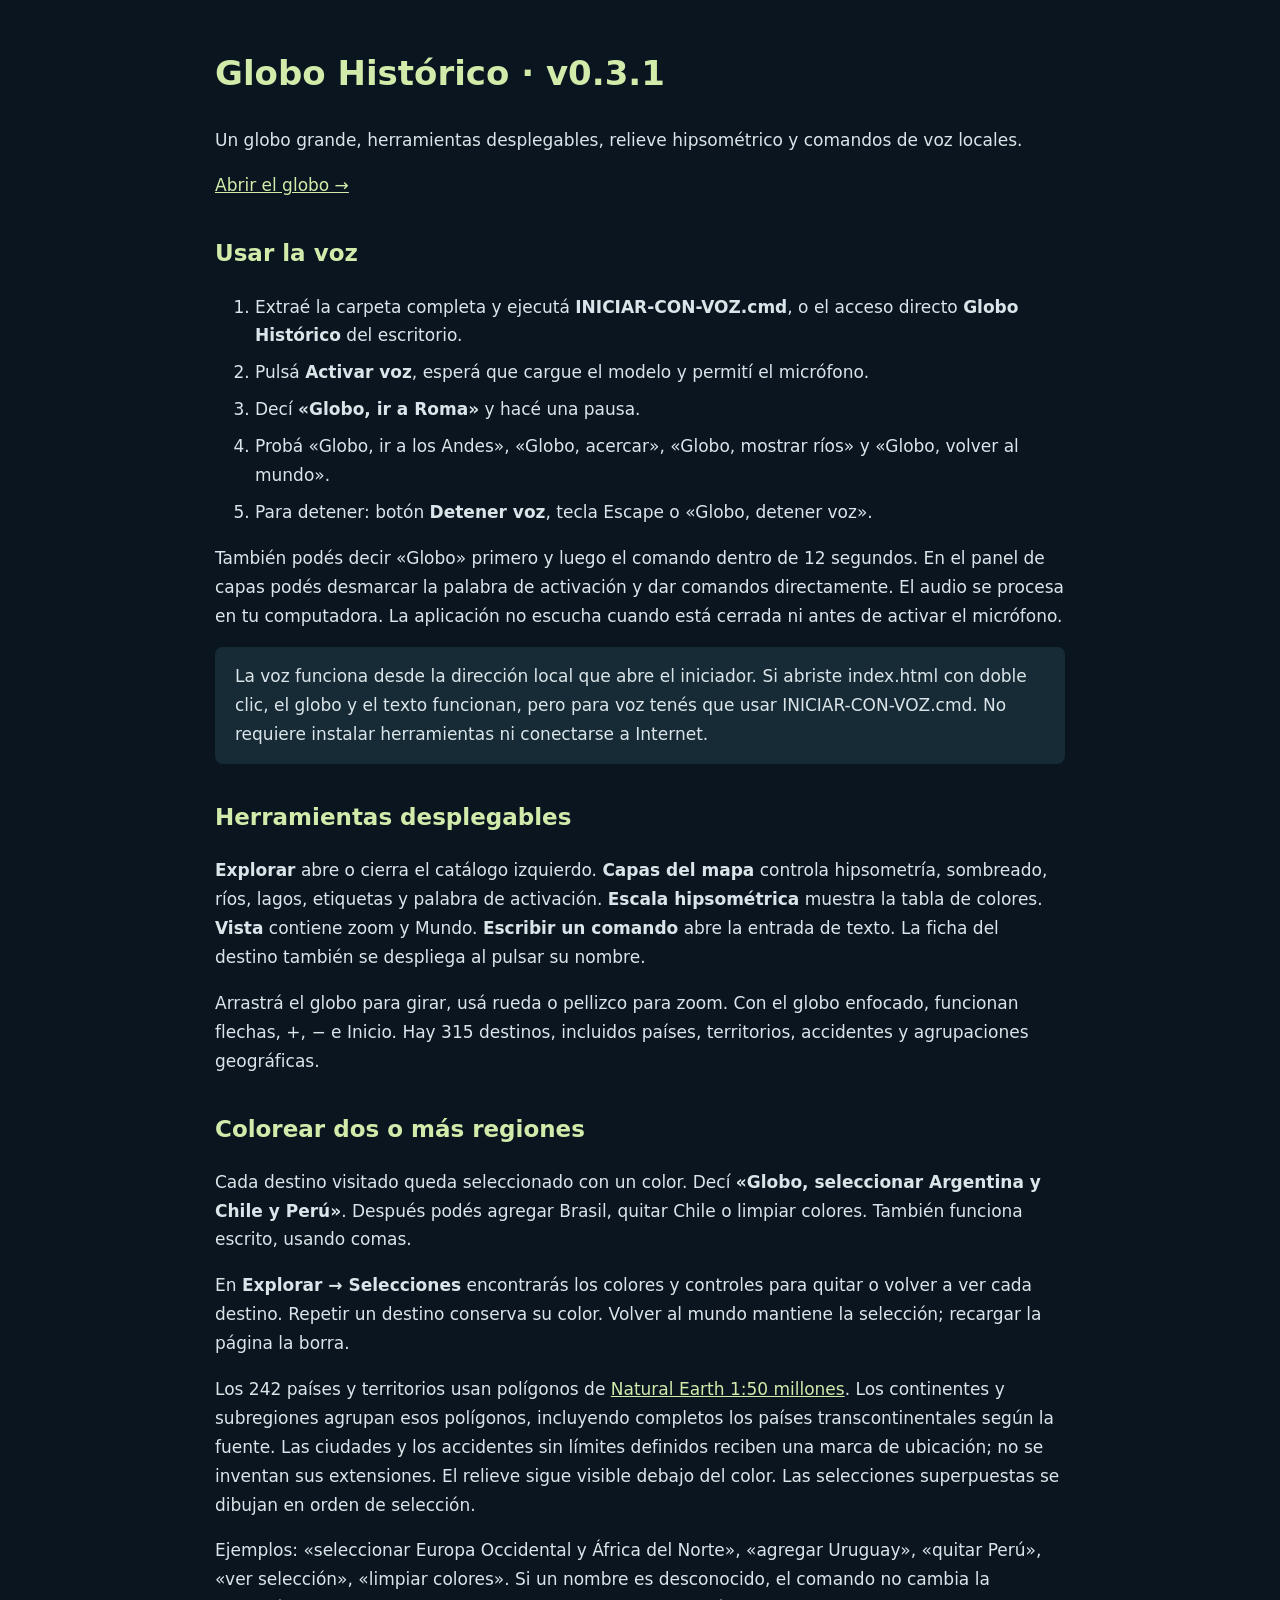
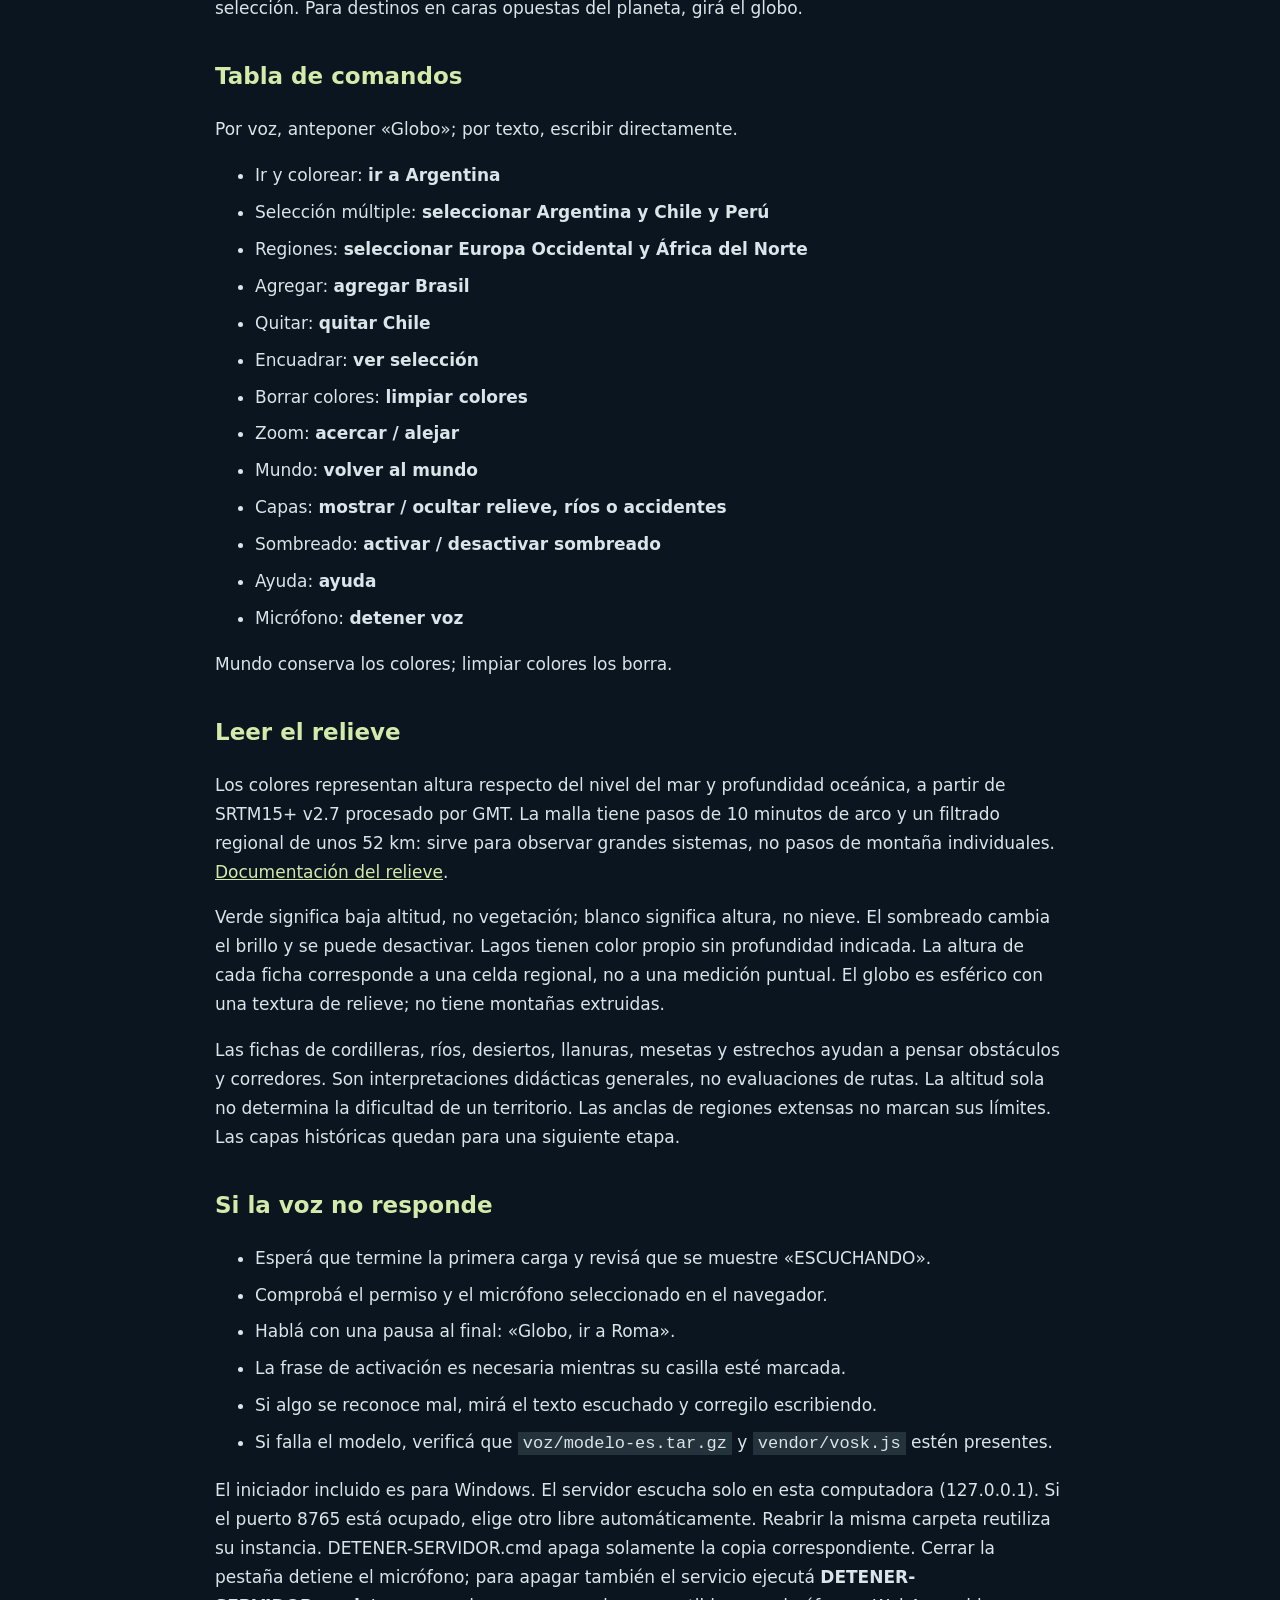
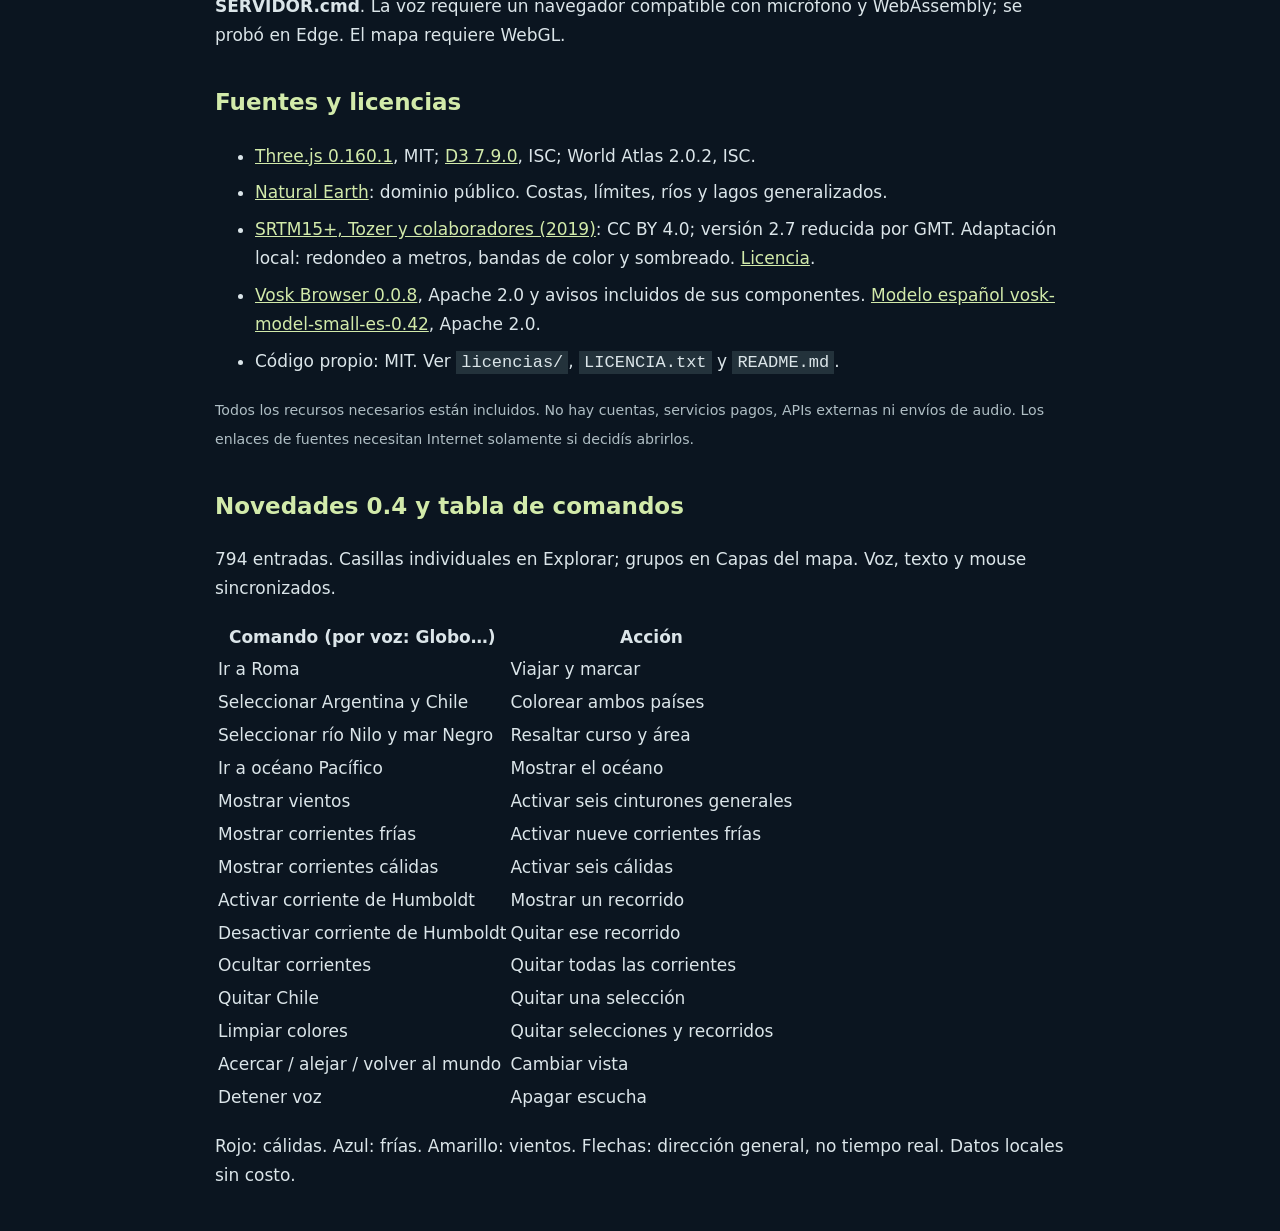
==== LEEME.html @ 463b66b1 "Publicar Globo Histórico 0.5 con voz offline y recursos económicos" ====
<!doctype html><html lang="es"><meta charset="utf-8"><meta name="viewport" content="width=device-width,initial-scale=1"><title>Guía · Globo Histórico v0.3.1</title><style>body{font:17px/1.7 system-ui,sans-serif;max-width:850px;margin:45px auto;padding:0 24px;background:#0b1520;color:#dbe5e9}h1,h2,a{color:#d2eaaa}h2{font-size:23px;margin-top:34px}code{background:#23323b;padding:2px 5px}li{margin:8px 0}.note{padding:15px 20px;background:#172b36;border-radius:8px}small{color:#afbec4}</style>
<h1>Globo Histórico · v0.3.1</h1><p>Un globo grande, herramientas desplegables, relieve hipsométrico y comandos de voz locales.</p><p><a href="index.html">Abrir el globo →</a></p>
<h2>Usar la voz</h2><ol><li>Extraé la carpeta completa y ejecutá <strong>INICIAR-CON-VOZ.cmd</strong>, o el acceso directo <strong>Globo Histórico</strong> del escritorio.</li><li>Pulsá <strong>Activar voz</strong>, esperá que cargue el modelo y permití el micrófono.</li><li>Decí <strong>«Globo, ir a Roma»</strong> y hacé una pausa.</li><li>Probá «Globo, ir a los Andes», «Globo, acercar», «Globo, mostrar ríos» y «Globo, volver al mundo».</li><li>Para detener: botón <strong>Detener voz</strong>, tecla Escape o «Globo, detener voz».</li></ol>
<p>También podés decir «Globo» primero y luego el comando dentro de 12 segundos. En el panel de capas podés desmarcar la palabra de activación y dar comandos directamente. El audio se procesa en tu computadora. La aplicación no escucha cuando está cerrada ni antes de activar el micrófono.</p>
<p class="note">La voz funciona desde la dirección local que abre el iniciador. Si abriste index.html con doble clic, el globo y el texto funcionan, pero para voz tenés que usar INICIAR-CON-VOZ.cmd. No requiere instalar herramientas ni conectarse a Internet.</p>
<h2>Herramientas desplegables</h2><p><strong>Explorar</strong> abre o cierra el catálogo izquierdo. <strong>Capas del mapa</strong> controla hipsometría, sombreado, ríos, lagos, etiquetas y palabra de activación. <strong>Escala hipsométrica</strong> muestra la tabla de colores. <strong>Vista</strong> contiene zoom y Mundo. <strong>Escribir un comando</strong> abre la entrada de texto. La ficha del destino también se despliega al pulsar su nombre.</p>
<p>Arrastrá el globo para girar, usá rueda o pellizco para zoom. Con el globo enfocado, funcionan flechas, +, − e Inicio. Hay 315 destinos, incluidos países, territorios, accidentes y agrupaciones geográficas.</p>
<h2>Colorear dos o más regiones</h2><p>Cada destino visitado queda seleccionado con un color. Decí <strong>«Globo, seleccionar Argentina y Chile y Perú»</strong>. Después podés agregar Brasil, quitar Chile o limpiar colores. También funciona escrito, usando comas.</p><p>En <strong>Explorar → Selecciones</strong> encontrarás los colores y controles para quitar o volver a ver cada destino. Repetir un destino conserva su color. Volver al mundo mantiene la selección; recargar la página la borra.</p><p>Los 242 países y territorios usan polígonos de <a href="https://www.naturalearthdata.com/downloads/50m-cultural-vectors/50m-admin-0-countries-2/">Natural Earth 1:50 millones</a>. Los continentes y subregiones agrupan esos polígonos, incluyendo completos los países transcontinentales según la fuente. Las ciudades y los accidentes sin límites definidos reciben una marca de ubicación; no se inventan sus extensiones. El relieve sigue visible debajo del color. Las selecciones superpuestas se dibujan en orden de selección.</p><p>Ejemplos: «seleccionar Europa Occidental y África del Norte», «agregar Uruguay», «quitar Perú», «ver selección», «limpiar colores». Si un nombre es desconocido, el comando no cambia la selección. Para destinos en caras opuestas del planeta, girá el globo.</p><h2>Tabla de comandos</h2><p>Por voz, anteponer «Globo»; por texto, escribir directamente.</p><ul><li>Ir y colorear: <b>ir a Argentina</b></li><li>Selección múltiple: <b>seleccionar Argentina y Chile y Perú</b></li><li>Regiones: <b>seleccionar Europa Occidental y África del Norte</b></li><li>Agregar: <b>agregar Brasil</b></li><li>Quitar: <b>quitar Chile</b></li><li>Encuadrar: <b>ver selección</b></li><li>Borrar colores: <b>limpiar colores</b></li><li>Zoom: <b>acercar / alejar</b></li><li>Mundo: <b>volver al mundo</b></li><li>Capas: <b>mostrar / ocultar relieve, ríos o accidentes</b></li><li>Sombreado: <b>activar / desactivar sombreado</b></li><li>Ayuda: <b>ayuda</b></li><li>Micrófono: <b>detener voz</b></li></ul><p>Mundo conserva los colores; limpiar colores los borra.</p><h2>Leer el relieve</h2><p>Los colores representan altura respecto del nivel del mar y profundidad oceánica, a partir de SRTM15+ v2.7 procesado por GMT. La malla tiene pasos de 10 minutos de arco y un filtrado regional de unos 52 km: sirve para observar grandes sistemas, no pasos de montaña individuales. <a href="https://www.generic-mapping-tools.org/remote-datasets/earth-relief.html">Documentación del relieve</a>.</p>
<p>Verde significa baja altitud, no vegetación; blanco significa altura, no nieve. El sombreado cambia el brillo y se puede desactivar. Lagos tienen color propio sin profundidad indicada. La altura de cada ficha corresponde a una celda regional, no a una medición puntual. El globo es esférico con una textura de relieve; no tiene montañas extruidas.</p>
<p>Las fichas de cordilleras, ríos, desiertos, llanuras, mesetas y estrechos ayudan a pensar obstáculos y corredores. Son interpretaciones didácticas generales, no evaluaciones de rutas. La altitud sola no determina la dificultad de un territorio. Las anclas de regiones extensas no marcan sus límites. Las capas históricas quedan para una siguiente etapa.</p>
<h2>Si la voz no responde</h2><ul><li>Esperá que termine la primera carga y revisá que se muestre «ESCUCHANDO».</li><li>Comprobá el permiso y el micrófono seleccionado en el navegador.</li><li>Hablá con una pausa al final: «Globo, ir a Roma».</li><li>La frase de activación es necesaria mientras su casilla esté marcada.</li><li>Si algo se reconoce mal, mirá el texto escuchado y corregilo escribiendo.</li><li>Si falla el modelo, verificá que <code>voz/modelo-es.tar.gz</code> y <code>vendor/vosk.js</code> estén presentes.</li></ul>
<p>El iniciador incluido es para Windows. El servidor escucha solo en esta computadora (127.0.0.1). Si el puerto 8765 está ocupado, elige otro libre automáticamente. Reabrir la misma carpeta reutiliza su instancia. DETENER-SERVIDOR.cmd apaga solamente la copia correspondiente. Cerrar la pestaña detiene el micrófono; para apagar también el servicio ejecutá <strong>DETENER-SERVIDOR.cmd</strong>. La voz requiere un navegador compatible con micrófono y WebAssembly; se probó en Edge. El mapa requiere WebGL.</p>
<h2>Fuentes y licencias</h2><ul><li><a href="https://github.com/mrdoob/three.js/tree/r160">Three.js 0.160.1</a>, MIT; <a href="https://github.com/d3/d3/tree/v7.9.0">D3 7.9.0</a>, ISC; World Atlas 2.0.2, ISC.</li><li><a href="https://www.naturalearthdata.com/about/terms-of-use/">Natural Earth</a>: dominio público. Costas, límites, ríos y lagos generalizados.</li><li><a href="https://figshare.com/articles/online_resource/Tozer_et_al_2019_SRTM15_GMT_Grids/7979780">SRTM15+, Tozer y colaboradores (2019)</a>: CC BY 4.0; versión 2.7 reducida por GMT. Adaptación local: redondeo a metros, bandas de color y sombreado. <a href="https://creativecommons.org/licenses/by/4.0/">Licencia</a>.</li><li><a href="https://github.com/ccoreilly/vosk-browser">Vosk Browser 0.0.8</a>, Apache 2.0 y avisos incluidos de sus componentes. <a href="https://alphacephei.com/vosk/models">Modelo español vosk-model-small-es-0.42</a>, Apache 2.0.</li><li>Código propio: MIT. Ver <code>licencias/</code>, <code>LICENCIA.txt</code> y <code>README.md</code>.</li></ul><small>Todos los recursos necesarios están incluidos. No hay cuentas, servicios pagos, APIs externas ni envíos de audio. Los enlaces de fuentes necesitan Internet solamente si decidís abrirlos.</small></html>


<section><h2>Novedades 0.4 y tabla de comandos</h2><p>794 entradas. Casillas individuales en Explorar; grupos en Capas del mapa. Voz, texto y mouse sincronizados.</p><table><tr><th>Comando (por voz: Globo…)</th><th>Acción</th></tr><tr><td>Ir a Roma</td><td>Viajar y marcar</td></tr><tr><td>Seleccionar Argentina y Chile</td><td>Colorear ambos países</td></tr><tr><td>Seleccionar río Nilo y mar Negro</td><td>Resaltar curso y área</td></tr><tr><td>Ir a océano Pacífico</td><td>Mostrar el océano</td></tr><tr><td>Mostrar vientos</td><td>Activar seis cinturones generales</td></tr><tr><td>Mostrar corrientes frías</td><td>Activar nueve corrientes frías</td></tr><tr><td>Mostrar corrientes cálidas</td><td>Activar seis cálidas</td></tr><tr><td>Activar corriente de Humboldt</td><td>Mostrar un recorrido</td></tr><tr><td>Desactivar corriente de Humboldt</td><td>Quitar ese recorrido</td></tr><tr><td>Ocultar corrientes</td><td>Quitar todas las corrientes</td></tr><tr><td>Quitar Chile</td><td>Quitar una selección</td></tr><tr><td>Limpiar colores</td><td>Quitar selecciones y recorridos</td></tr><tr><td>Acercar / alejar / volver al mundo</td><td>Cambiar vista</td></tr><tr><td>Detener voz</td><td>Apagar escucha</td></tr></table><p>Rojo: cálidas. Azul: frías. Amarillo: vientos. Flechas: dirección general, no tiempo real. Datos locales sin costo.</p></section>
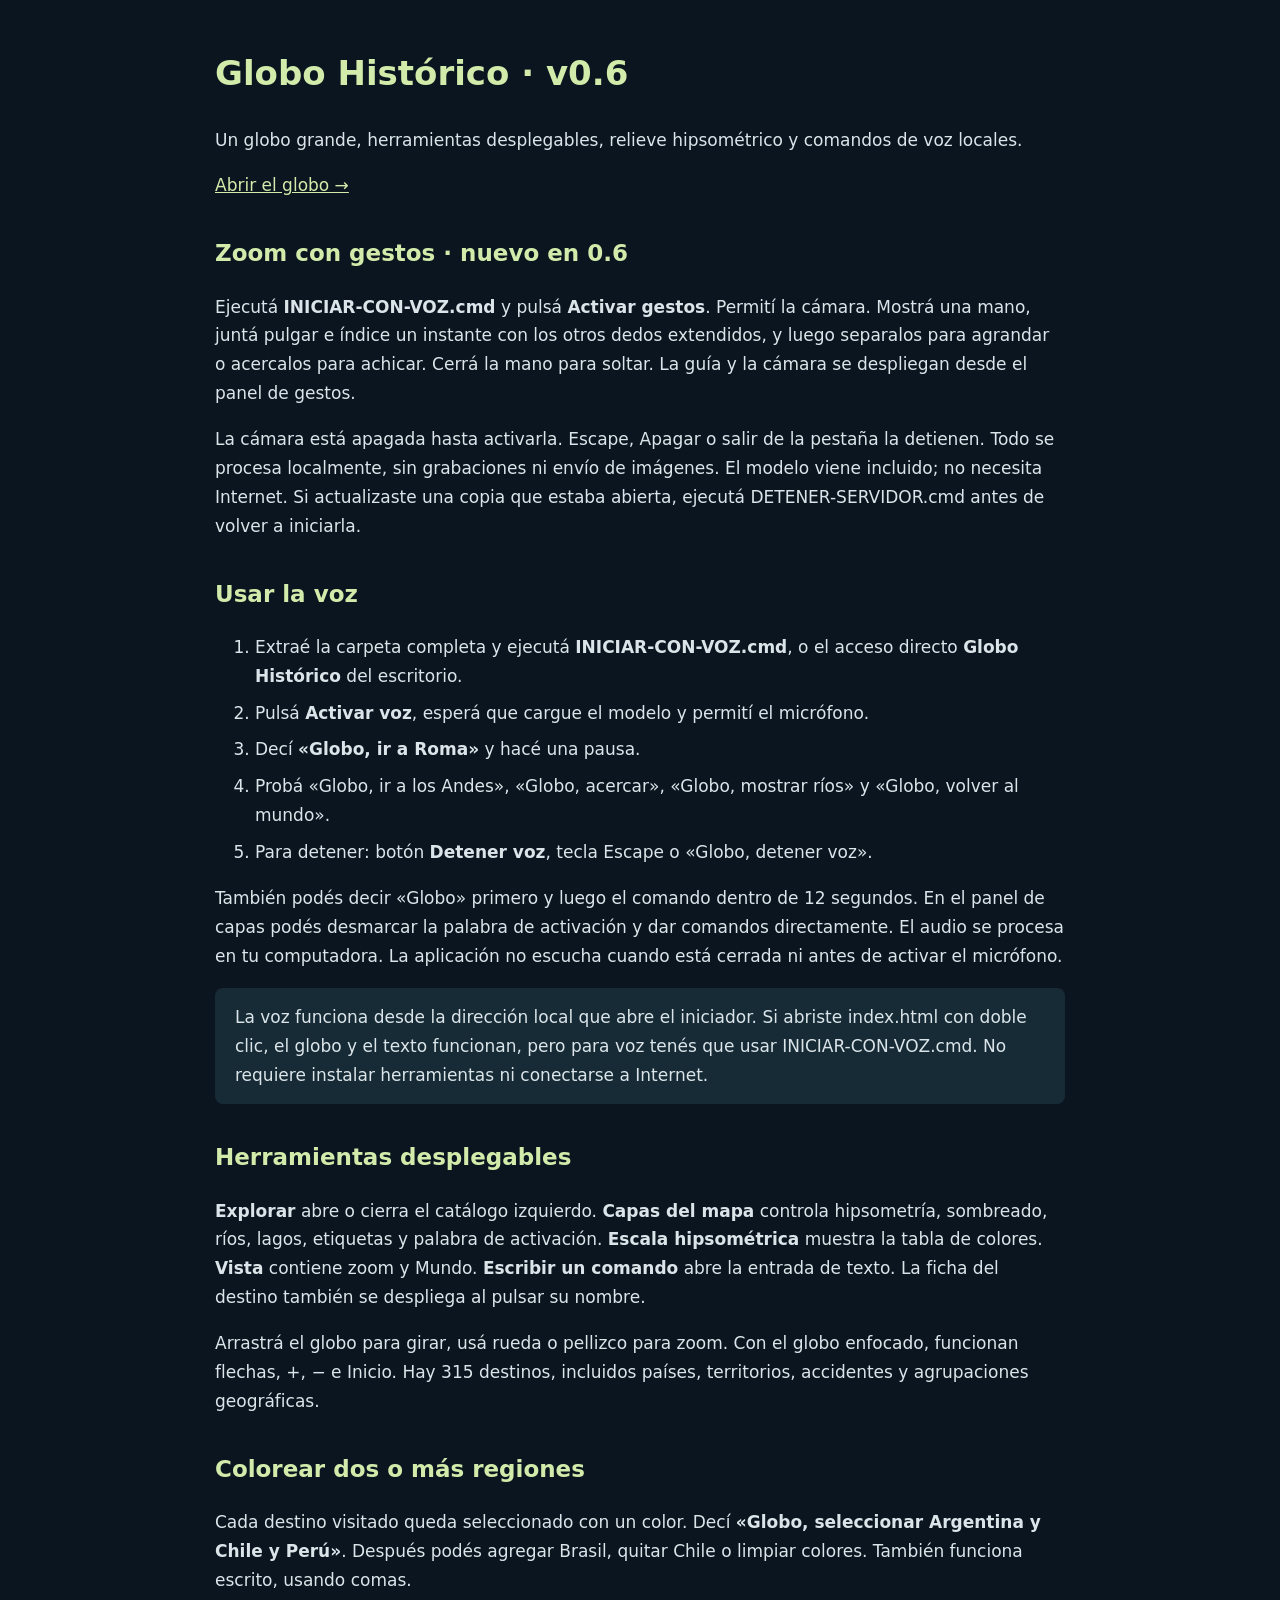
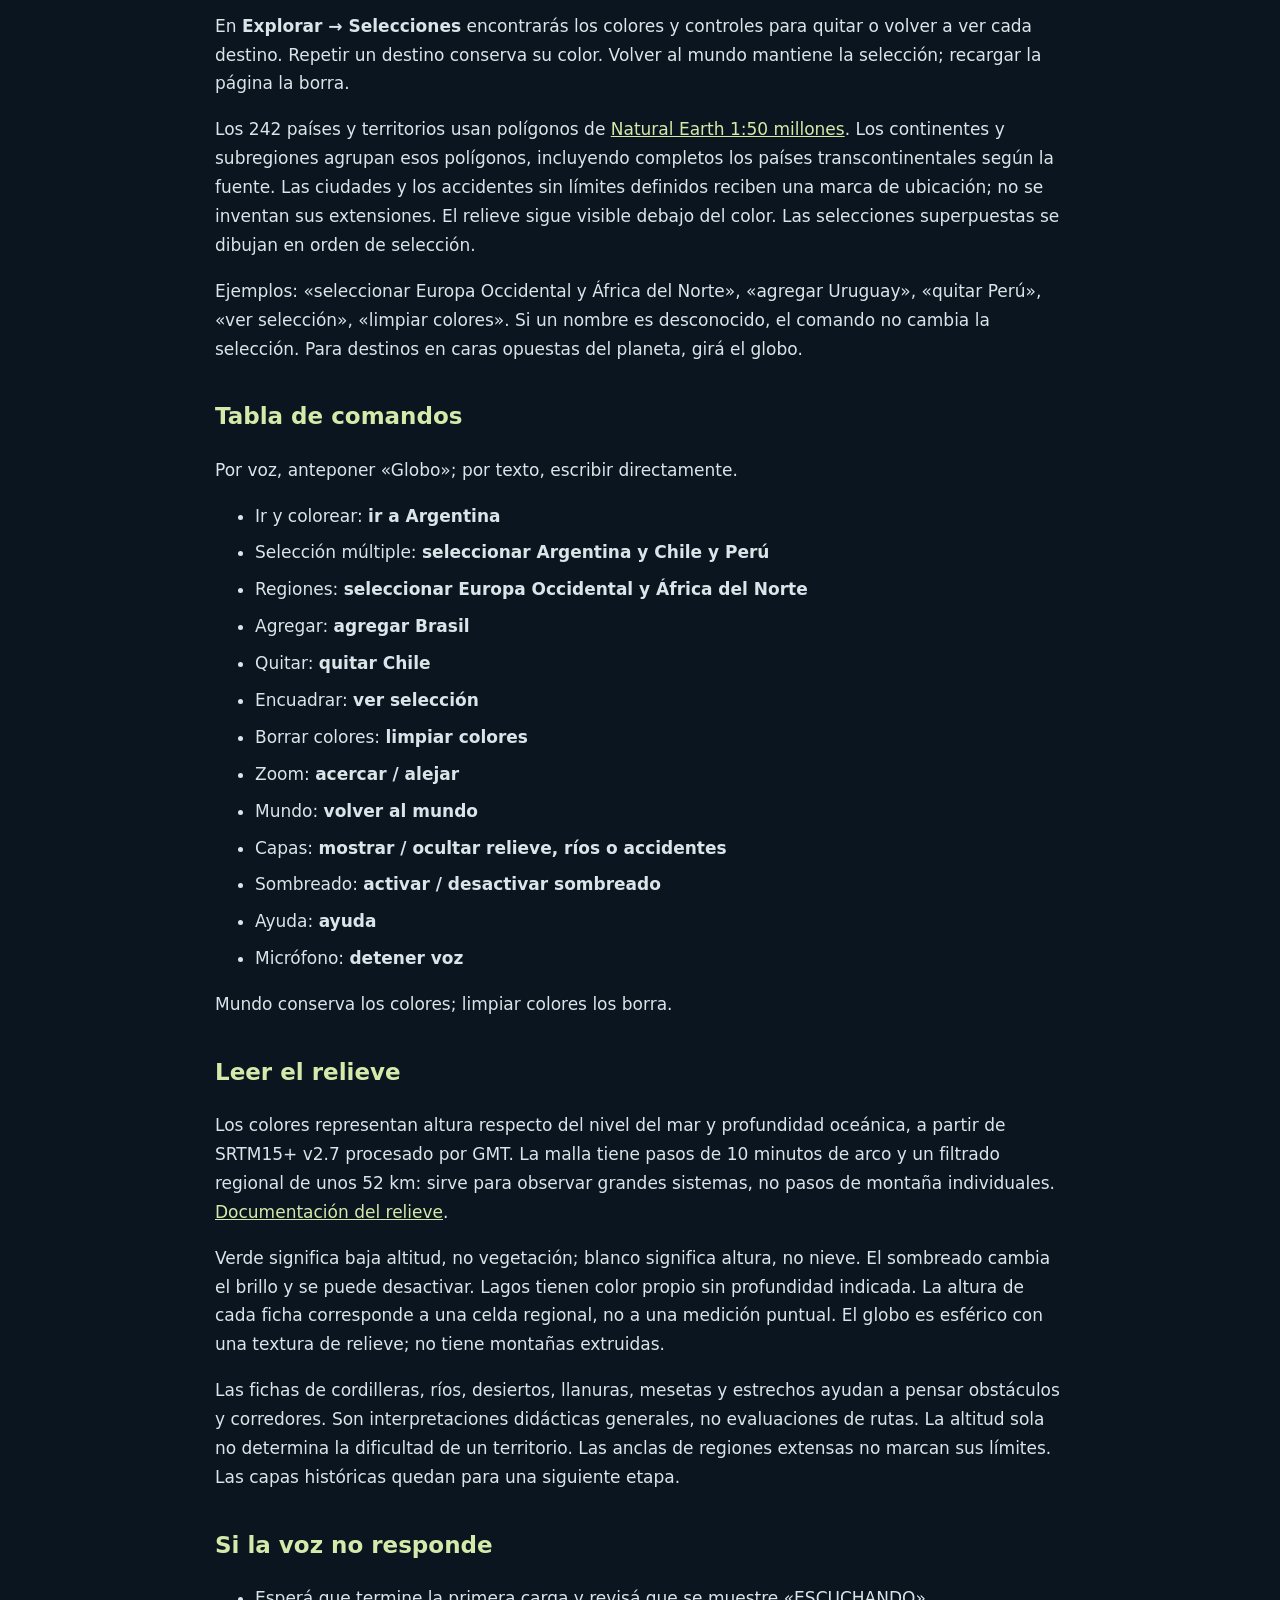
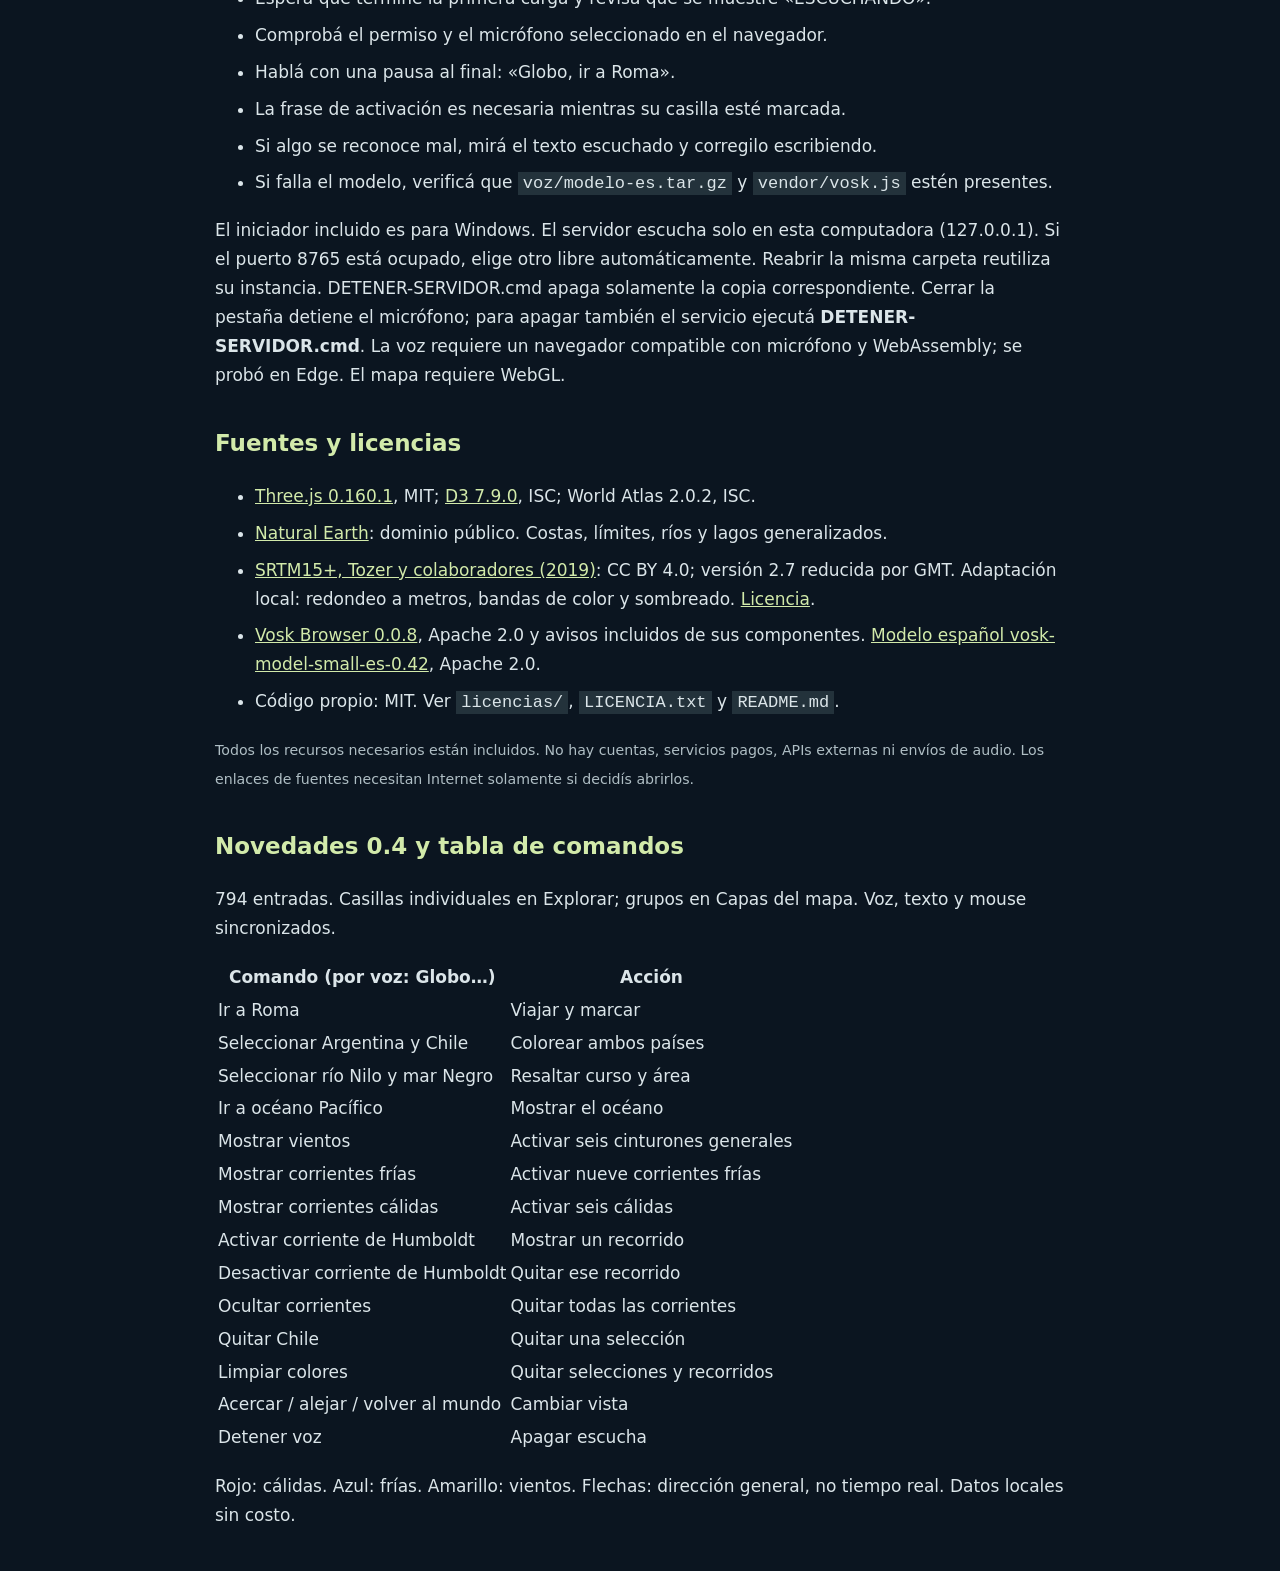
==== commit 8d8f6bd7: "Agregar zoom por gestos con detector de manos offline" ====
--- a/LEEME.html
+++ b/LEEME.html
@@ -1,6 +1,6 @@
-<!doctype html><html lang="es"><meta charset="utf-8"><meta name="viewport" content="width=device-width,initial-scale=1"><title>Guía · Globo Histórico v0.3.1</title><style>body{font:17px/1.7 system-ui,sans-serif;max-width:850px;margin:45px auto;padding:0 24px;background:#0b1520;color:#dbe5e9}h1,h2,a{color:#d2eaaa}h2{font-size:23px;margin-top:34px}code{background:#23323b;padding:2px 5px}li{margin:8px 0}.note{padding:15px 20px;background:#172b36;border-radius:8px}small{color:#afbec4}</style>
-<h1>Globo Histórico · v0.3.1</h1><p>Un globo grande, herramientas desplegables, relieve hipsométrico y comandos de voz locales.</p><p><a href="index.html">Abrir el globo →</a></p>
-<h2>Usar la voz</h2><ol><li>Extraé la carpeta completa y ejecutá <strong>INICIAR-CON-VOZ.cmd</strong>, o el acceso directo <strong>Globo Histórico</strong> del escritorio.</li><li>Pulsá <strong>Activar voz</strong>, esperá que cargue el modelo y permití el micrófono.</li><li>Decí <strong>«Globo, ir a Roma»</strong> y hacé una pausa.</li><li>Probá «Globo, ir a los Andes», «Globo, acercar», «Globo, mostrar ríos» y «Globo, volver al mundo».</li><li>Para detener: botón <strong>Detener voz</strong>, tecla Escape o «Globo, detener voz».</li></ol>
+<!doctype html><html lang="es"><meta charset="utf-8"><meta name="viewport" content="width=device-width,initial-scale=1"><title>Guía · Globo Histórico v0.6</title><style>body{font:17px/1.7 system-ui,sans-serif;max-width:850px;margin:45px auto;padding:0 24px;background:#0b1520;color:#dbe5e9}h1,h2,a{color:#d2eaaa}h2{font-size:23px;margin-top:34px}code{background:#23323b;padding:2px 5px}li{margin:8px 0}.note{padding:15px 20px;background:#172b36;border-radius:8px}small{color:#afbec4}</style>
+<h1>Globo Histórico · v0.6</h1><p>Un globo grande, herramientas desplegables, relieve hipsométrico y comandos de voz locales.</p><p><a href="index.html">Abrir el globo →</a></p>
+<h2>Zoom con gestos · nuevo en 0.6</h2><p>Ejecutá <strong>INICIAR-CON-VOZ.cmd</strong> y pulsá <strong>Activar gestos</strong>. Permití la cámara. Mostrá una mano, juntá pulgar e índice un instante con los otros dedos extendidos, y luego separalos para agrandar o acercalos para achicar. Cerrá la mano para soltar. La guía y la cámara se despliegan desde el panel de gestos.</p><p>La cámara está apagada hasta activarla. Escape, Apagar o salir de la pestaña la detienen. Todo se procesa localmente, sin grabaciones ni envío de imágenes. El modelo viene incluido; no necesita Internet. Si actualizaste una copia que estaba abierta, ejecutá DETENER-SERVIDOR.cmd antes de volver a iniciarla.</p><h2>Usar la voz</h2><ol><li>Extraé la carpeta completa y ejecutá <strong>INICIAR-CON-VOZ.cmd</strong>, o el acceso directo <strong>Globo Histórico</strong> del escritorio.</li><li>Pulsá <strong>Activar voz</strong>, esperá que cargue el modelo y permití el micrófono.</li><li>Decí <strong>«Globo, ir a Roma»</strong> y hacé una pausa.</li><li>Probá «Globo, ir a los Andes», «Globo, acercar», «Globo, mostrar ríos» y «Globo, volver al mundo».</li><li>Para detener: botón <strong>Detener voz</strong>, tecla Escape o «Globo, detener voz».</li></ol>
 <p>También podés decir «Globo» primero y luego el comando dentro de 12 segundos. En el panel de capas podés desmarcar la palabra de activación y dar comandos directamente. El audio se procesa en tu computadora. La aplicación no escucha cuando está cerrada ni antes de activar el micrófono.</p>
 <p class="note">La voz funciona desde la dirección local que abre el iniciador. Si abriste index.html con doble clic, el globo y el texto funcionan, pero para voz tenés que usar INICIAR-CON-VOZ.cmd. No requiere instalar herramientas ni conectarse a Internet.</p>
 <h2>Herramientas desplegables</h2><p><strong>Explorar</strong> abre o cierra el catálogo izquierdo. <strong>Capas del mapa</strong> controla hipsometría, sombreado, ríos, lagos, etiquetas y palabra de activación. <strong>Escala hipsométrica</strong> muestra la tabla de colores. <strong>Vista</strong> contiene zoom y Mundo. <strong>Escribir un comando</strong> abre la entrada de texto. La ficha del destino también se despliega al pulsar su nombre.</p>
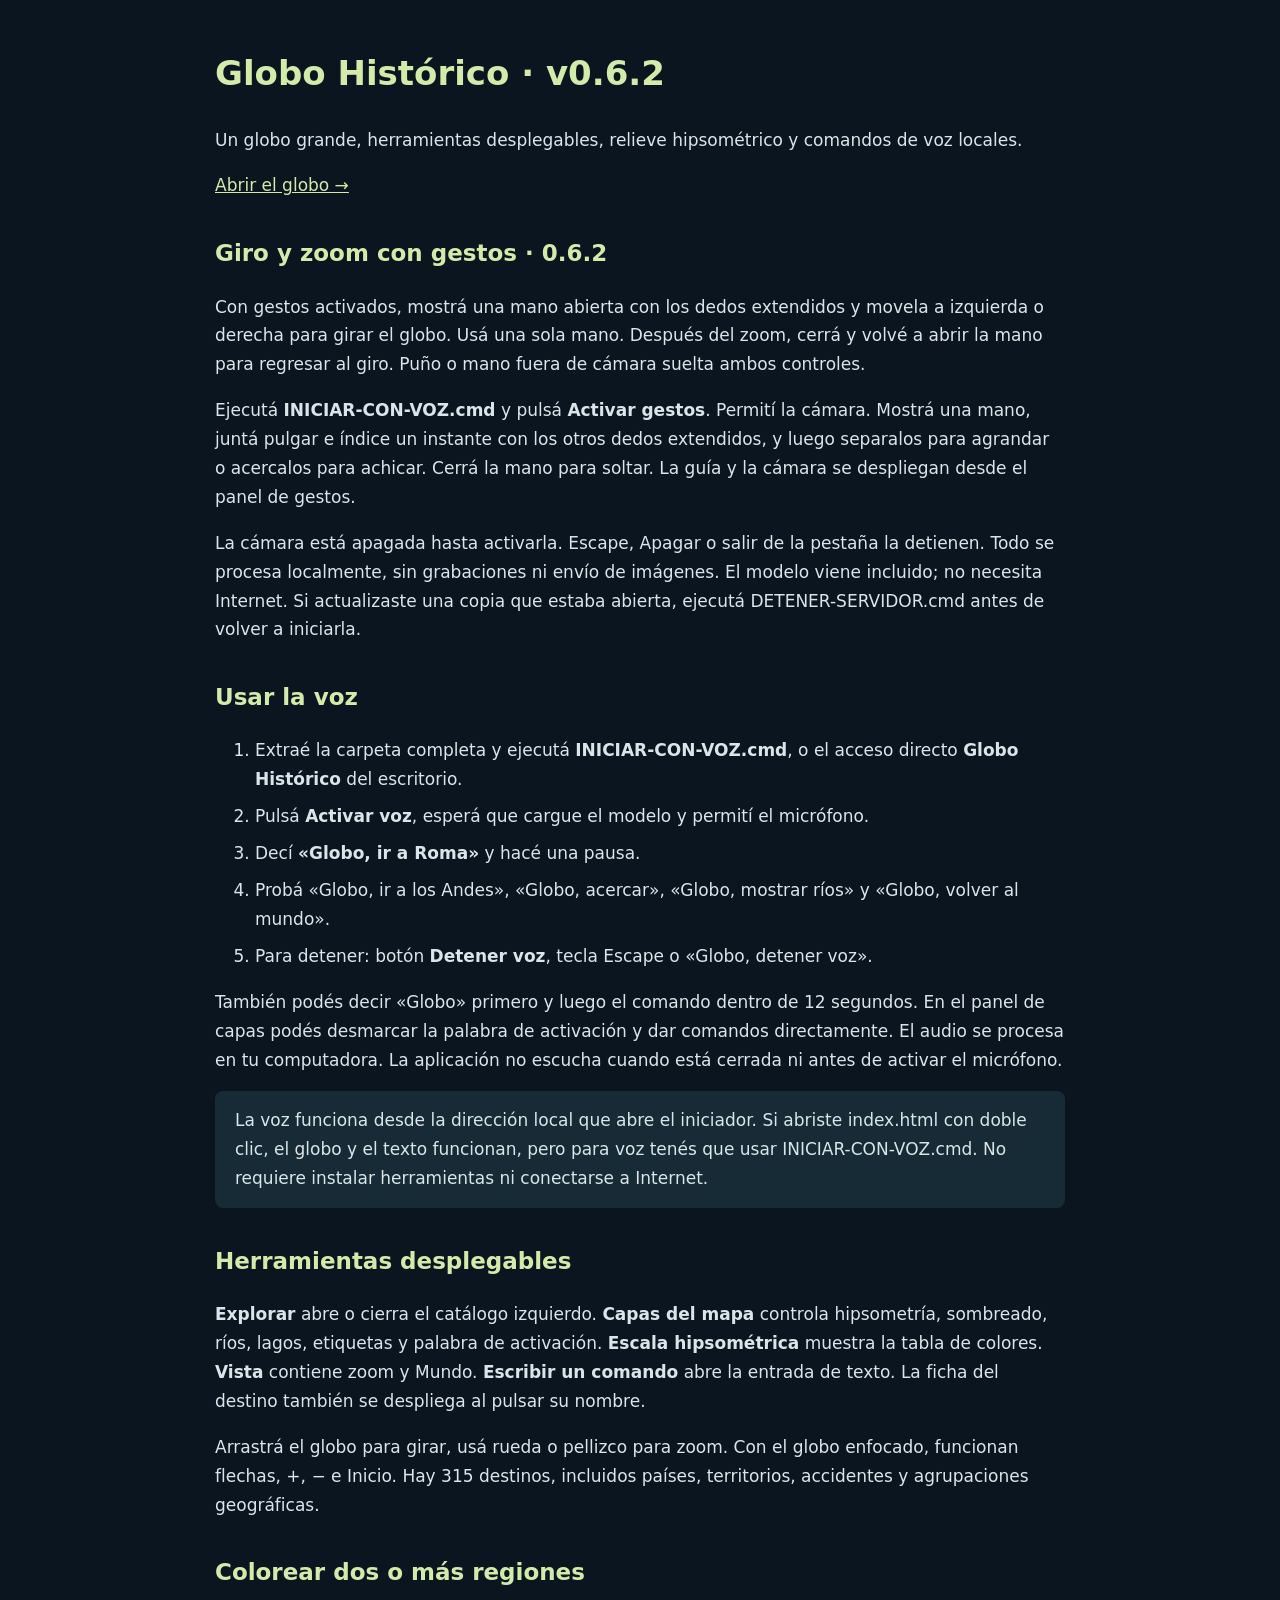
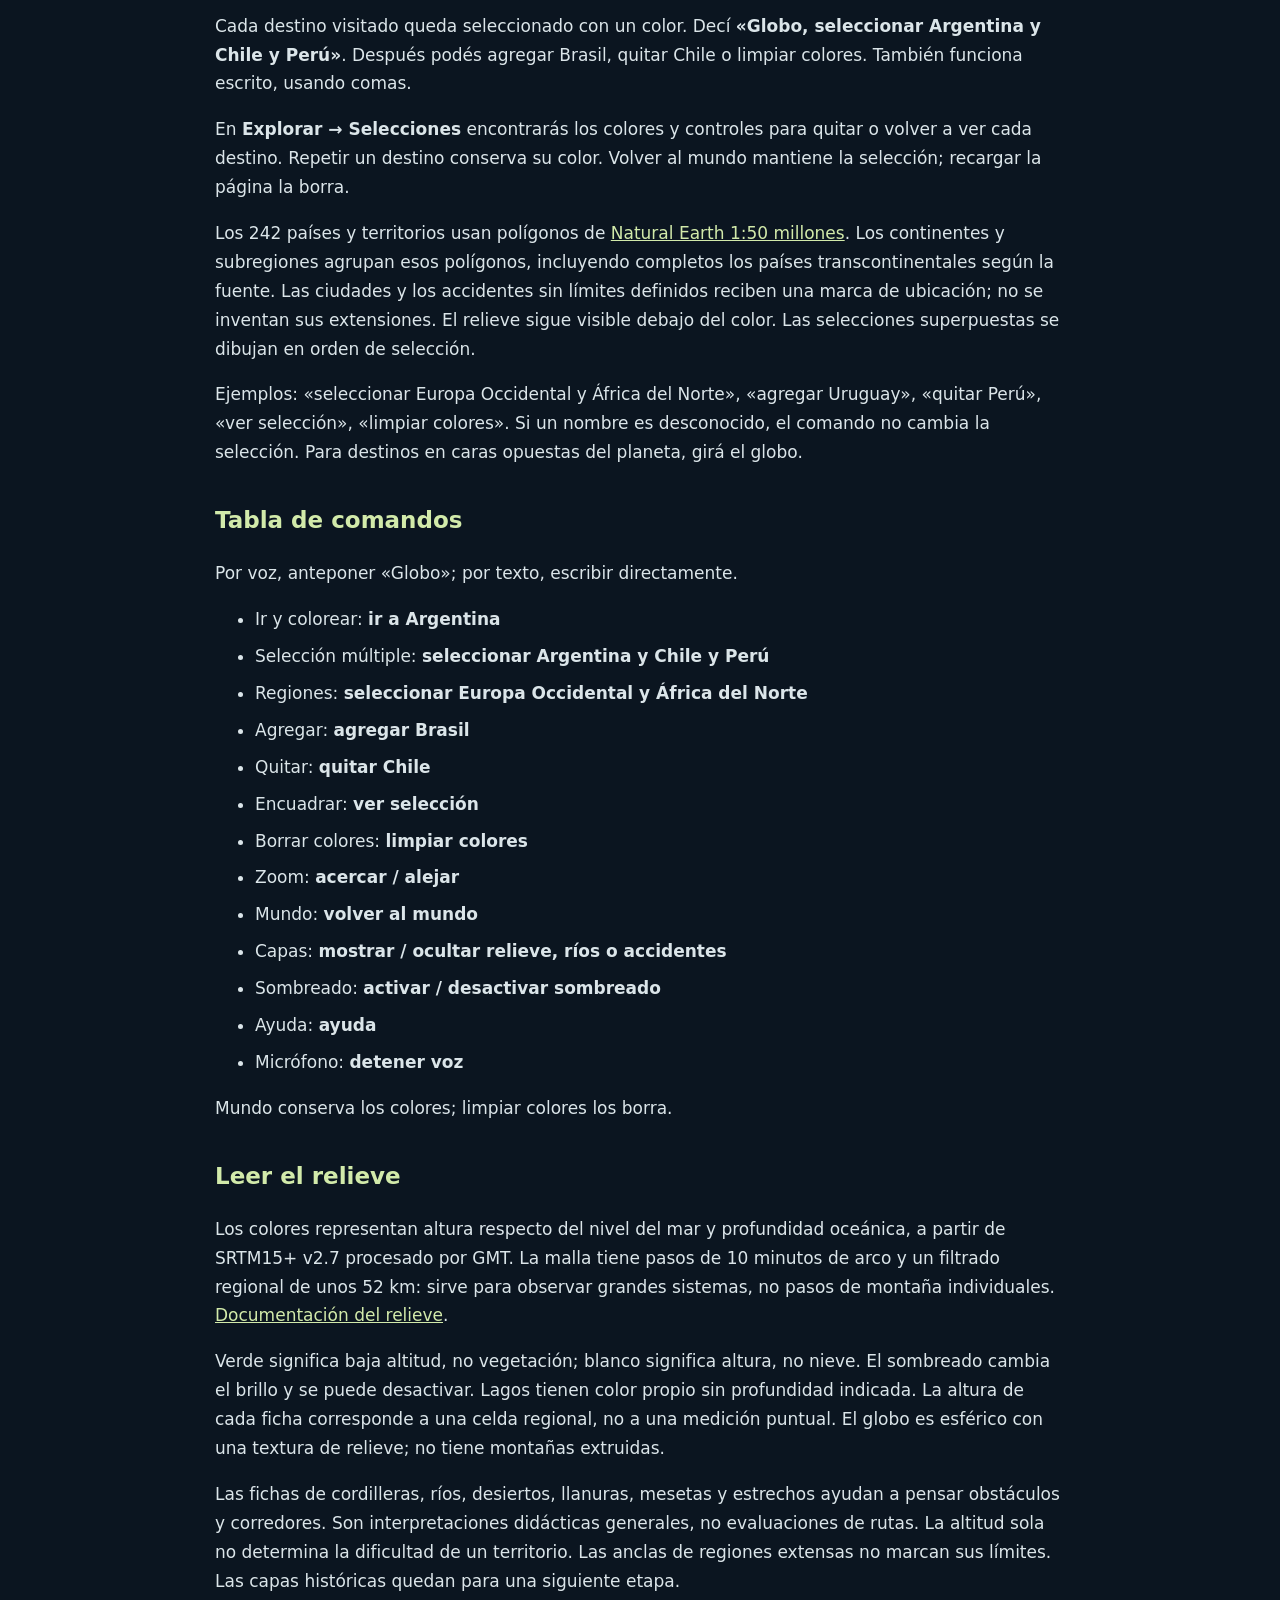
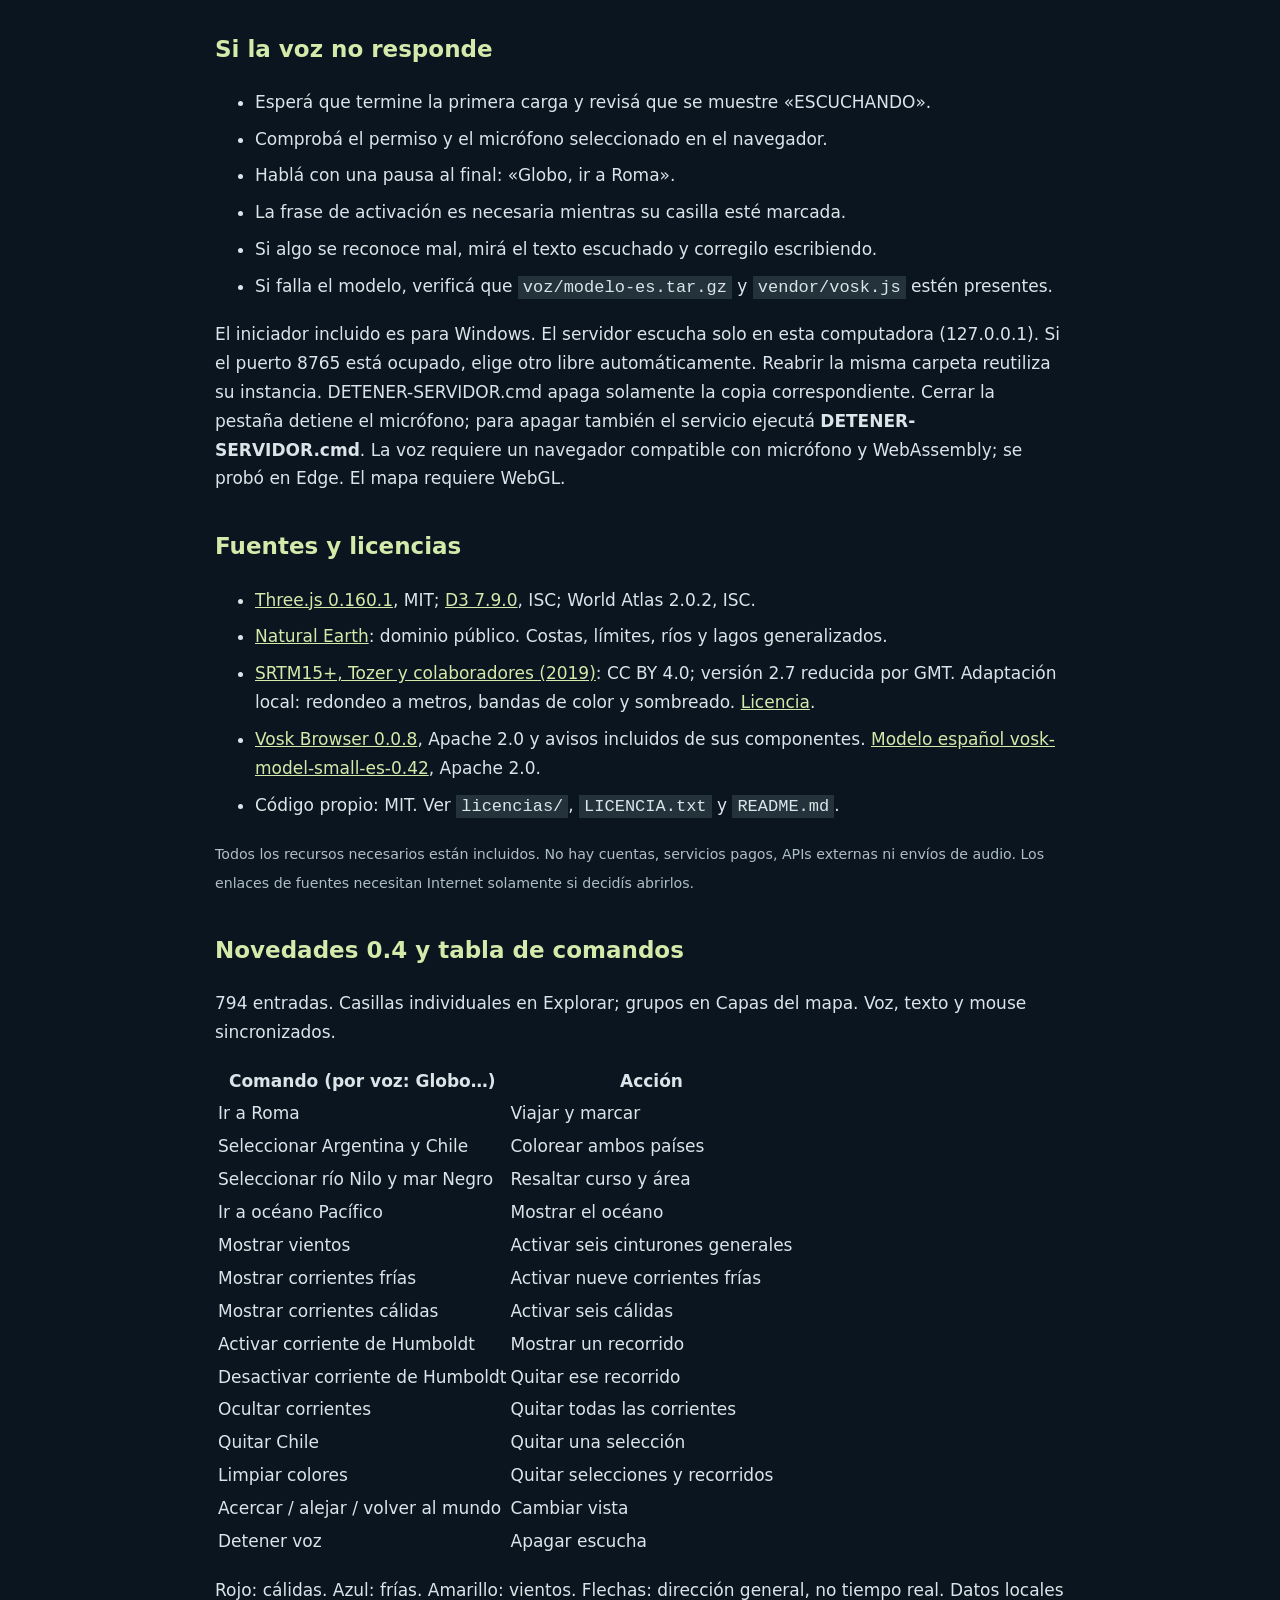
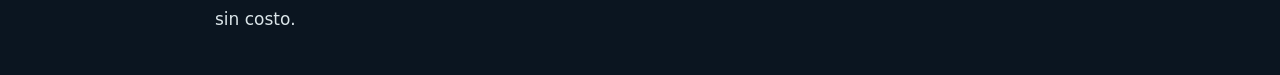
==== commit 74ba2719: "Agregar giro lateral del globo con mano abierta" ====
--- a/LEEME.html
+++ b/LEEME.html
@@ -1,6 +1,6 @@
-<!doctype html><html lang="es"><meta charset="utf-8"><meta name="viewport" content="width=device-width,initial-scale=1"><title>Guía · Globo Histórico v0.6</title><style>body{font:17px/1.7 system-ui,sans-serif;max-width:850px;margin:45px auto;padding:0 24px;background:#0b1520;color:#dbe5e9}h1,h2,a{color:#d2eaaa}h2{font-size:23px;margin-top:34px}code{background:#23323b;padding:2px 5px}li{margin:8px 0}.note{padding:15px 20px;background:#172b36;border-radius:8px}small{color:#afbec4}</style>
-<h1>Globo Histórico · v0.6</h1><p>Un globo grande, herramientas desplegables, relieve hipsométrico y comandos de voz locales.</p><p><a href="index.html">Abrir el globo →</a></p>
-<h2>Zoom con gestos · nuevo en 0.6</h2><p>Ejecutá <strong>INICIAR-CON-VOZ.cmd</strong> y pulsá <strong>Activar gestos</strong>. Permití la cámara. Mostrá una mano, juntá pulgar e índice un instante con los otros dedos extendidos, y luego separalos para agrandar o acercalos para achicar. Cerrá la mano para soltar. La guía y la cámara se despliegan desde el panel de gestos.</p><p>La cámara está apagada hasta activarla. Escape, Apagar o salir de la pestaña la detienen. Todo se procesa localmente, sin grabaciones ni envío de imágenes. El modelo viene incluido; no necesita Internet. Si actualizaste una copia que estaba abierta, ejecutá DETENER-SERVIDOR.cmd antes de volver a iniciarla.</p><h2>Usar la voz</h2><ol><li>Extraé la carpeta completa y ejecutá <strong>INICIAR-CON-VOZ.cmd</strong>, o el acceso directo <strong>Globo Histórico</strong> del escritorio.</li><li>Pulsá <strong>Activar voz</strong>, esperá que cargue el modelo y permití el micrófono.</li><li>Decí <strong>«Globo, ir a Roma»</strong> y hacé una pausa.</li><li>Probá «Globo, ir a los Andes», «Globo, acercar», «Globo, mostrar ríos» y «Globo, volver al mundo».</li><li>Para detener: botón <strong>Detener voz</strong>, tecla Escape o «Globo, detener voz».</li></ol>
+<!doctype html><html lang="es"><meta charset="utf-8"><meta name="viewport" content="width=device-width,initial-scale=1"><title>Guía · Globo Histórico v0.6.2</title><style>body{font:17px/1.7 system-ui,sans-serif;max-width:850px;margin:45px auto;padding:0 24px;background:#0b1520;color:#dbe5e9}h1,h2,a{color:#d2eaaa}h2{font-size:23px;margin-top:34px}code{background:#23323b;padding:2px 5px}li{margin:8px 0}.note{padding:15px 20px;background:#172b36;border-radius:8px}small{color:#afbec4}</style>
+<h1>Globo Histórico · v0.6.2</h1><p>Un globo grande, herramientas desplegables, relieve hipsométrico y comandos de voz locales.</p><p><a href="index.html">Abrir el globo →</a></p>
+<h2>Giro y zoom con gestos · 0.6.2</h2><p>Con gestos activados, mostrá una mano abierta con los dedos extendidos y movela a izquierda o derecha para girar el globo. Usá una sola mano. Después del zoom, cerrá y volvé a abrir la mano para regresar al giro. Puño o mano fuera de cámara suelta ambos controles.</p><p>Ejecutá <strong>INICIAR-CON-VOZ.cmd</strong> y pulsá <strong>Activar gestos</strong>. Permití la cámara. Mostrá una mano, juntá pulgar e índice un instante con los otros dedos extendidos, y luego separalos para agrandar o acercalos para achicar. Cerrá la mano para soltar. La guía y la cámara se despliegan desde el panel de gestos.</p><p>La cámara está apagada hasta activarla. Escape, Apagar o salir de la pestaña la detienen. Todo se procesa localmente, sin grabaciones ni envío de imágenes. El modelo viene incluido; no necesita Internet. Si actualizaste una copia que estaba abierta, ejecutá DETENER-SERVIDOR.cmd antes de volver a iniciarla.</p><h2>Usar la voz</h2><ol><li>Extraé la carpeta completa y ejecutá <strong>INICIAR-CON-VOZ.cmd</strong>, o el acceso directo <strong>Globo Histórico</strong> del escritorio.</li><li>Pulsá <strong>Activar voz</strong>, esperá que cargue el modelo y permití el micrófono.</li><li>Decí <strong>«Globo, ir a Roma»</strong> y hacé una pausa.</li><li>Probá «Globo, ir a los Andes», «Globo, acercar», «Globo, mostrar ríos» y «Globo, volver al mundo».</li><li>Para detener: botón <strong>Detener voz</strong>, tecla Escape o «Globo, detener voz».</li></ol>
 <p>También podés decir «Globo» primero y luego el comando dentro de 12 segundos. En el panel de capas podés desmarcar la palabra de activación y dar comandos directamente. El audio se procesa en tu computadora. La aplicación no escucha cuando está cerrada ni antes de activar el micrófono.</p>
 <p class="note">La voz funciona desde la dirección local que abre el iniciador. Si abriste index.html con doble clic, el globo y el texto funcionan, pero para voz tenés que usar INICIAR-CON-VOZ.cmd. No requiere instalar herramientas ni conectarse a Internet.</p>
 <h2>Herramientas desplegables</h2><p><strong>Explorar</strong> abre o cierra el catálogo izquierdo. <strong>Capas del mapa</strong> controla hipsometría, sombreado, ríos, lagos, etiquetas y palabra de activación. <strong>Escala hipsométrica</strong> muestra la tabla de colores. <strong>Vista</strong> contiene zoom y Mundo. <strong>Escribir un comando</strong> abre la entrada de texto. La ficha del destino también se despliega al pulsar su nombre.</p>
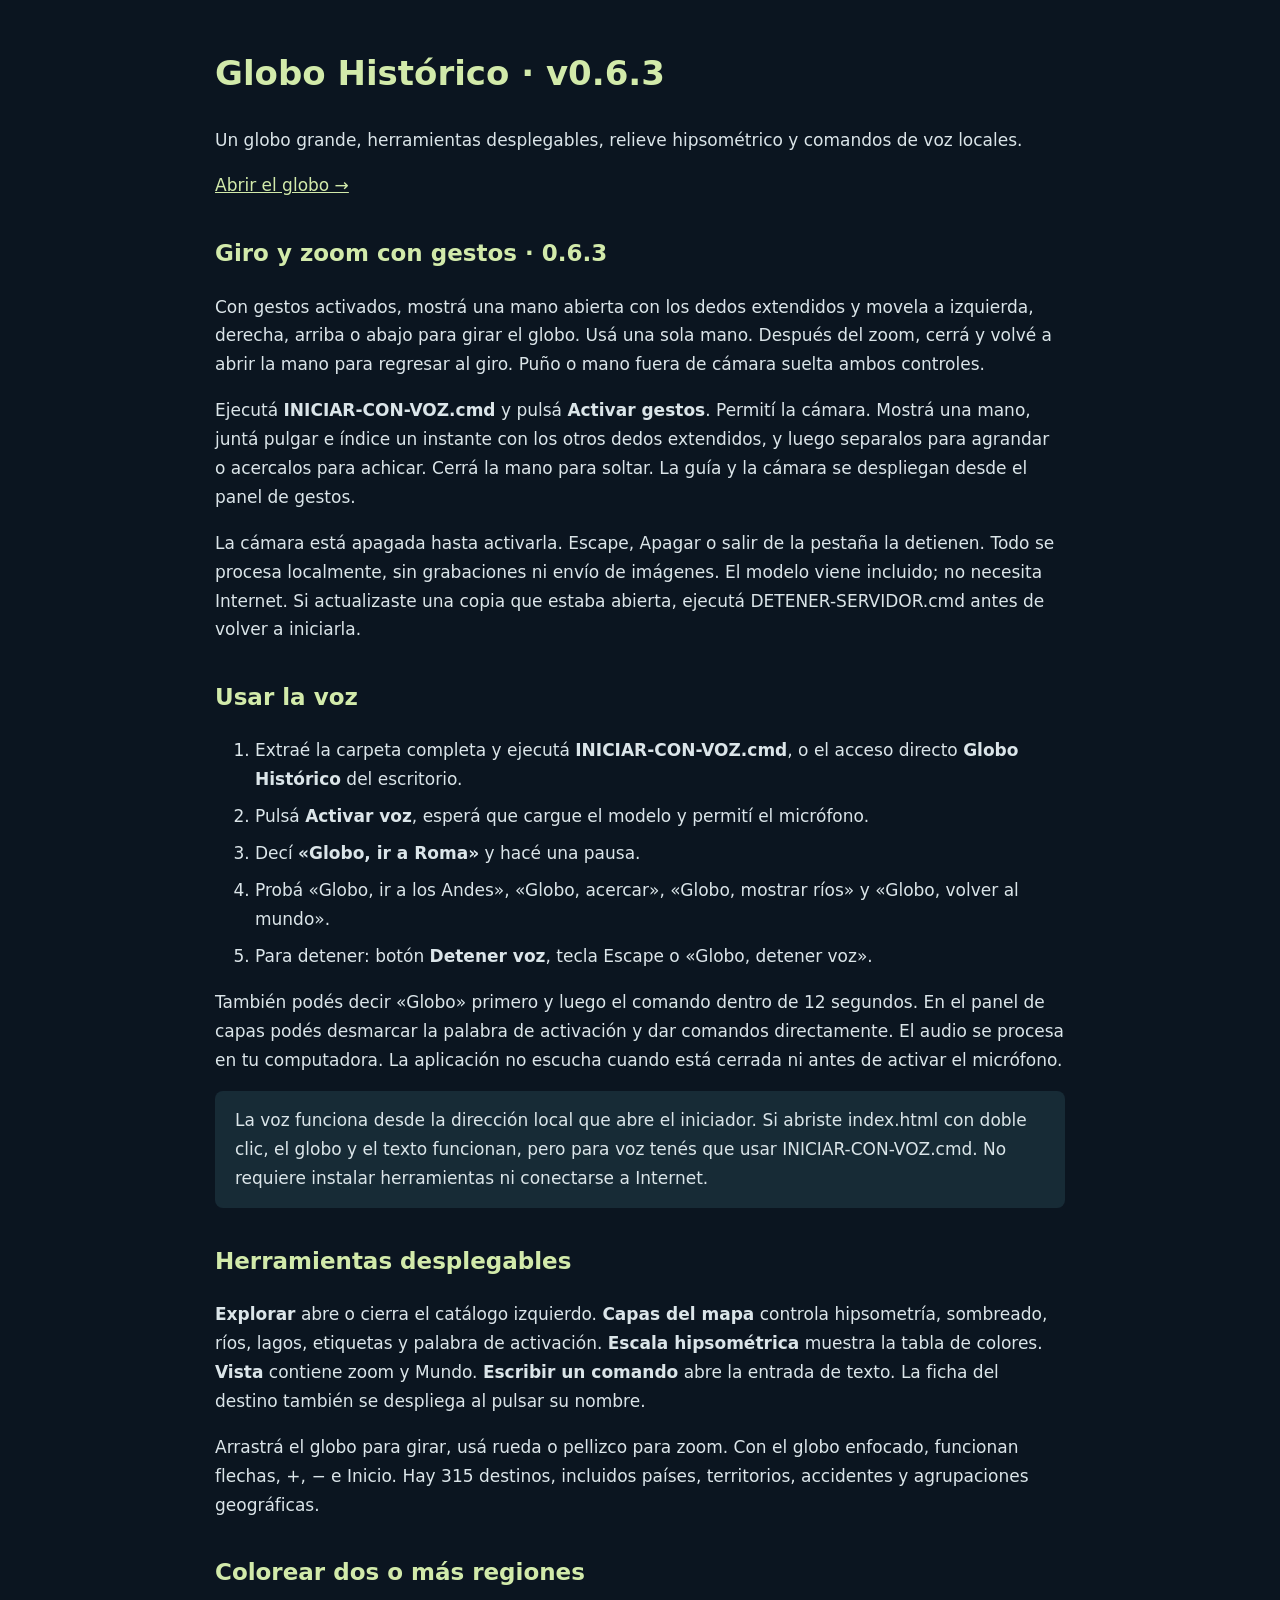
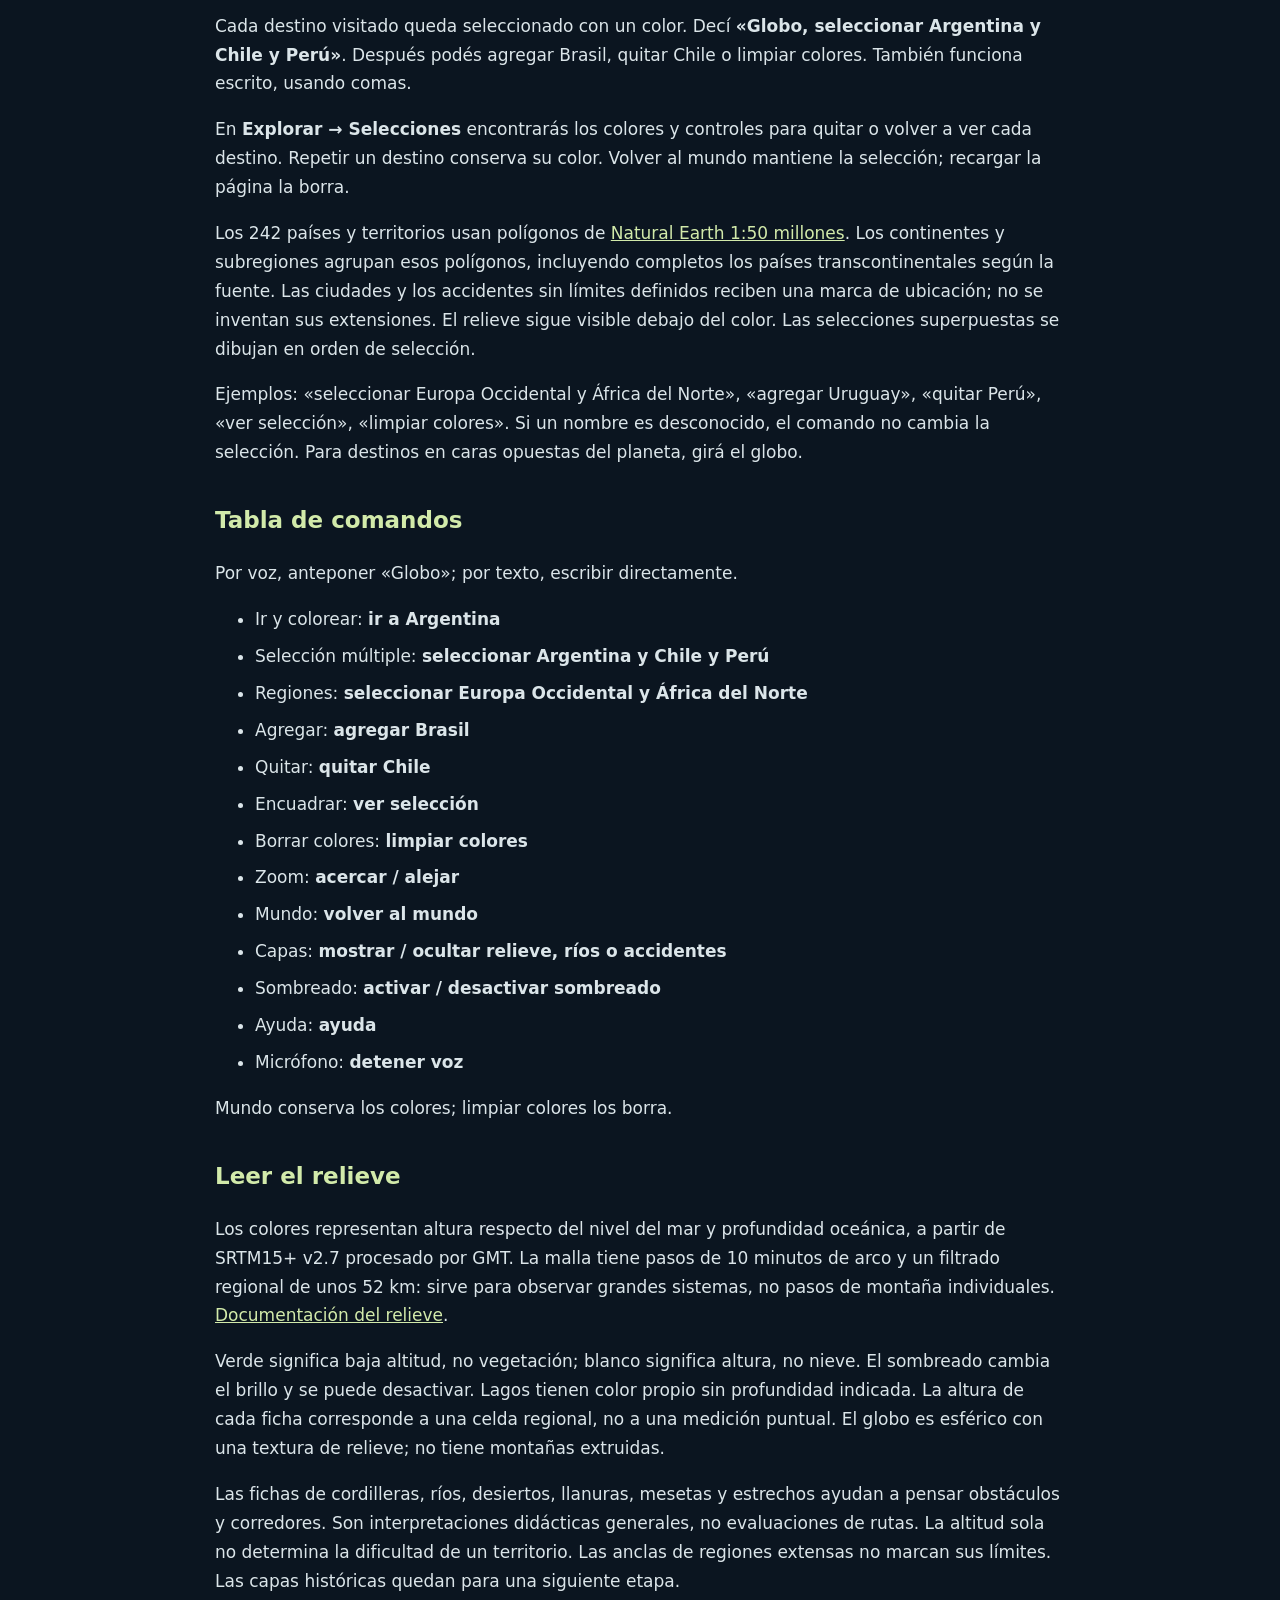
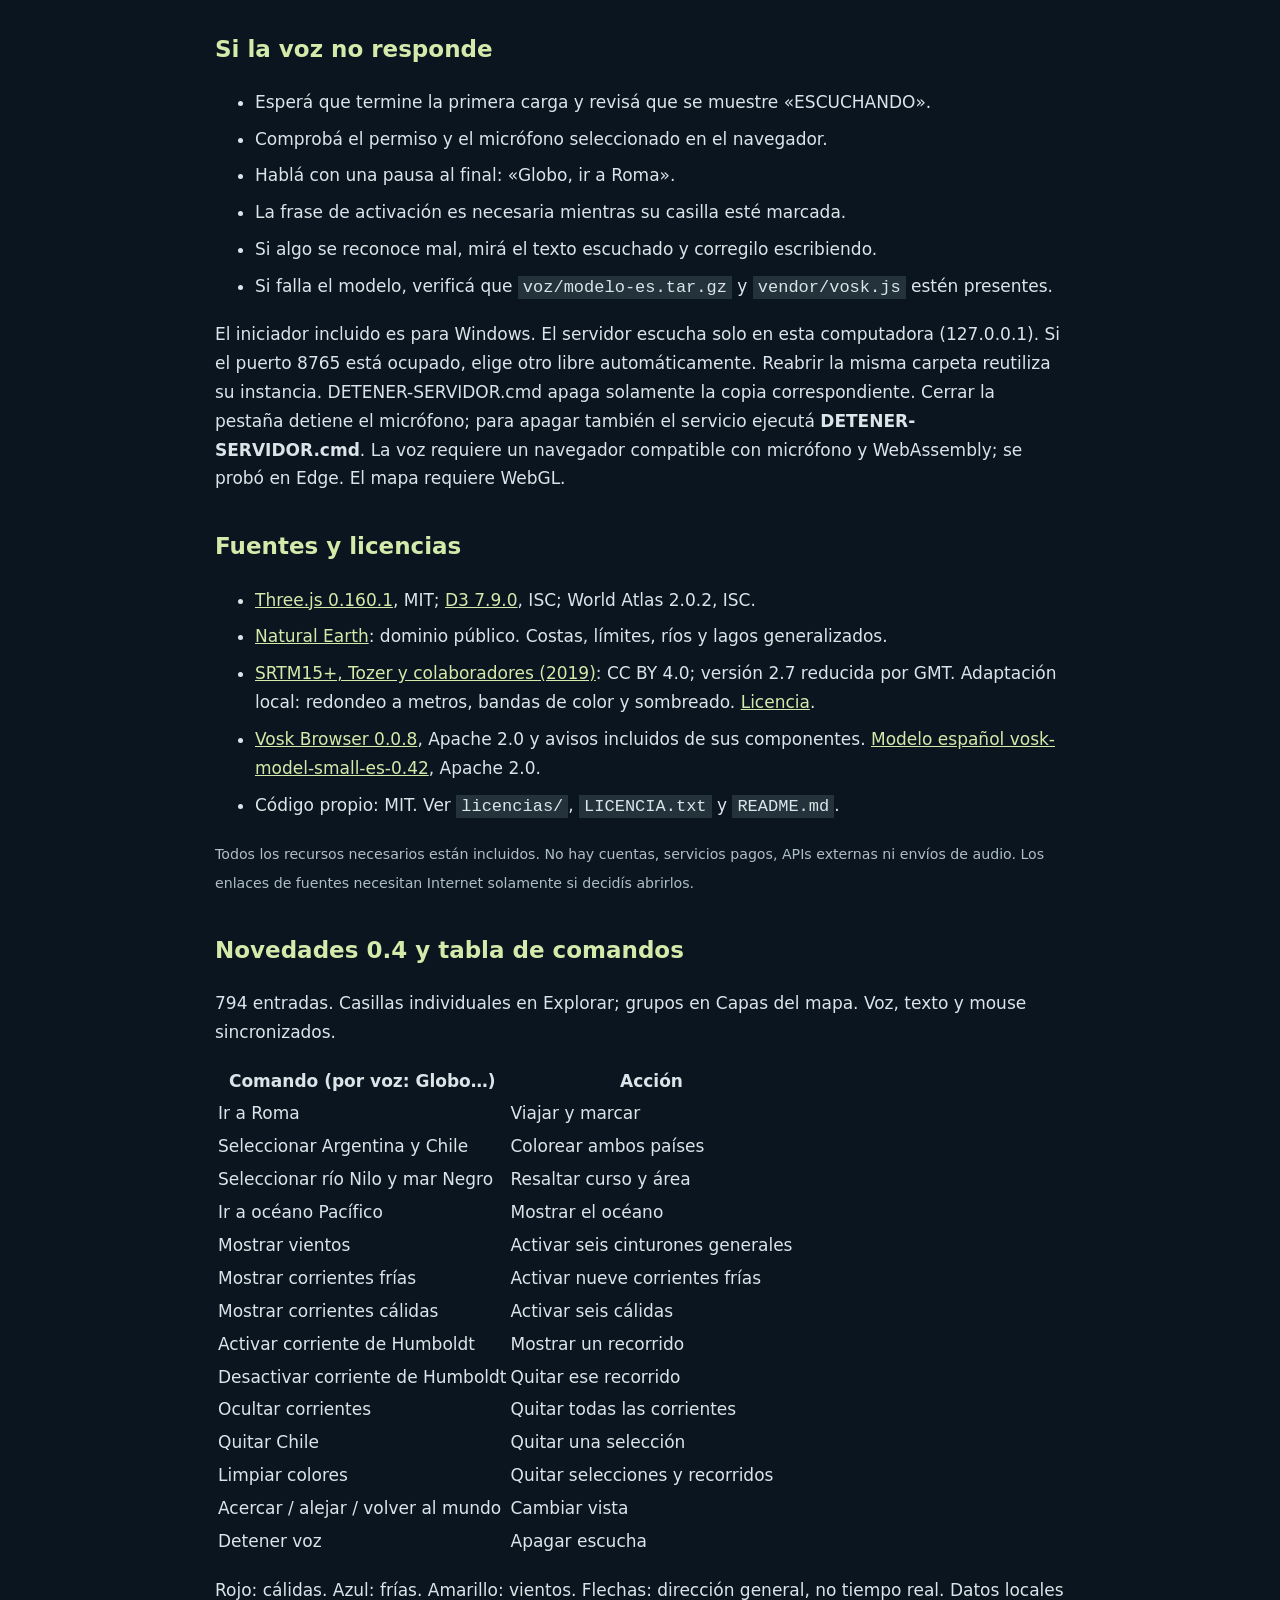
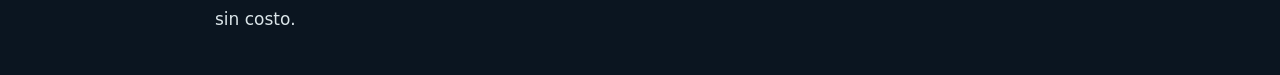
==== commit b7dd4a61: "v0.6.3: giro vertical y diagonal con mano abierta" ====
--- a/LEEME.html
+++ b/LEEME.html
@@ -1,6 +1,6 @@
-<!doctype html><html lang="es"><meta charset="utf-8"><meta name="viewport" content="width=device-width,initial-scale=1"><title>Guía · Globo Histórico v0.6.2</title><style>body{font:17px/1.7 system-ui,sans-serif;max-width:850px;margin:45px auto;padding:0 24px;background:#0b1520;color:#dbe5e9}h1,h2,a{color:#d2eaaa}h2{font-size:23px;margin-top:34px}code{background:#23323b;padding:2px 5px}li{margin:8px 0}.note{padding:15px 20px;background:#172b36;border-radius:8px}small{color:#afbec4}</style>
-<h1>Globo Histórico · v0.6.2</h1><p>Un globo grande, herramientas desplegables, relieve hipsométrico y comandos de voz locales.</p><p><a href="index.html">Abrir el globo →</a></p>
-<h2>Giro y zoom con gestos · 0.6.2</h2><p>Con gestos activados, mostrá una mano abierta con los dedos extendidos y movela a izquierda o derecha para girar el globo. Usá una sola mano. Después del zoom, cerrá y volvé a abrir la mano para regresar al giro. Puño o mano fuera de cámara suelta ambos controles.</p><p>Ejecutá <strong>INICIAR-CON-VOZ.cmd</strong> y pulsá <strong>Activar gestos</strong>. Permití la cámara. Mostrá una mano, juntá pulgar e índice un instante con los otros dedos extendidos, y luego separalos para agrandar o acercalos para achicar. Cerrá la mano para soltar. La guía y la cámara se despliegan desde el panel de gestos.</p><p>La cámara está apagada hasta activarla. Escape, Apagar o salir de la pestaña la detienen. Todo se procesa localmente, sin grabaciones ni envío de imágenes. El modelo viene incluido; no necesita Internet. Si actualizaste una copia que estaba abierta, ejecutá DETENER-SERVIDOR.cmd antes de volver a iniciarla.</p><h2>Usar la voz</h2><ol><li>Extraé la carpeta completa y ejecutá <strong>INICIAR-CON-VOZ.cmd</strong>, o el acceso directo <strong>Globo Histórico</strong> del escritorio.</li><li>Pulsá <strong>Activar voz</strong>, esperá que cargue el modelo y permití el micrófono.</li><li>Decí <strong>«Globo, ir a Roma»</strong> y hacé una pausa.</li><li>Probá «Globo, ir a los Andes», «Globo, acercar», «Globo, mostrar ríos» y «Globo, volver al mundo».</li><li>Para detener: botón <strong>Detener voz</strong>, tecla Escape o «Globo, detener voz».</li></ol>
+<!doctype html><html lang="es"><meta charset="utf-8"><meta name="viewport" content="width=device-width,initial-scale=1"><title>Guía · Globo Histórico v0.6.3</title><style>body{font:17px/1.7 system-ui,sans-serif;max-width:850px;margin:45px auto;padding:0 24px;background:#0b1520;color:#dbe5e9}h1,h2,a{color:#d2eaaa}h2{font-size:23px;margin-top:34px}code{background:#23323b;padding:2px 5px}li{margin:8px 0}.note{padding:15px 20px;background:#172b36;border-radius:8px}small{color:#afbec4}</style>
+<h1>Globo Histórico · v0.6.3</h1><p>Un globo grande, herramientas desplegables, relieve hipsométrico y comandos de voz locales.</p><p><a href="index.html">Abrir el globo →</a></p>
+<h2>Giro y zoom con gestos · 0.6.3</h2><p>Con gestos activados, mostrá una mano abierta con los dedos extendidos y movela a izquierda, derecha, arriba o abajo para girar el globo. Usá una sola mano. Después del zoom, cerrá y volvé a abrir la mano para regresar al giro. Puño o mano fuera de cámara suelta ambos controles.</p><p>Ejecutá <strong>INICIAR-CON-VOZ.cmd</strong> y pulsá <strong>Activar gestos</strong>. Permití la cámara. Mostrá una mano, juntá pulgar e índice un instante con los otros dedos extendidos, y luego separalos para agrandar o acercalos para achicar. Cerrá la mano para soltar. La guía y la cámara se despliegan desde el panel de gestos.</p><p>La cámara está apagada hasta activarla. Escape, Apagar o salir de la pestaña la detienen. Todo se procesa localmente, sin grabaciones ni envío de imágenes. El modelo viene incluido; no necesita Internet. Si actualizaste una copia que estaba abierta, ejecutá DETENER-SERVIDOR.cmd antes de volver a iniciarla.</p><h2>Usar la voz</h2><ol><li>Extraé la carpeta completa y ejecutá <strong>INICIAR-CON-VOZ.cmd</strong>, o el acceso directo <strong>Globo Histórico</strong> del escritorio.</li><li>Pulsá <strong>Activar voz</strong>, esperá que cargue el modelo y permití el micrófono.</li><li>Decí <strong>«Globo, ir a Roma»</strong> y hacé una pausa.</li><li>Probá «Globo, ir a los Andes», «Globo, acercar», «Globo, mostrar ríos» y «Globo, volver al mundo».</li><li>Para detener: botón <strong>Detener voz</strong>, tecla Escape o «Globo, detener voz».</li></ol>
 <p>También podés decir «Globo» primero y luego el comando dentro de 12 segundos. En el panel de capas podés desmarcar la palabra de activación y dar comandos directamente. El audio se procesa en tu computadora. La aplicación no escucha cuando está cerrada ni antes de activar el micrófono.</p>
 <p class="note">La voz funciona desde la dirección local que abre el iniciador. Si abriste index.html con doble clic, el globo y el texto funcionan, pero para voz tenés que usar INICIAR-CON-VOZ.cmd. No requiere instalar herramientas ni conectarse a Internet.</p>
 <h2>Herramientas desplegables</h2><p><strong>Explorar</strong> abre o cierra el catálogo izquierdo. <strong>Capas del mapa</strong> controla hipsometría, sombreado, ríos, lagos, etiquetas y palabra de activación. <strong>Escala hipsométrica</strong> muestra la tabla de colores. <strong>Vista</strong> contiene zoom y Mundo. <strong>Escribir un comando</strong> abre la entrada de texto. La ficha del destino también se despliega al pulsar su nombre.</p>
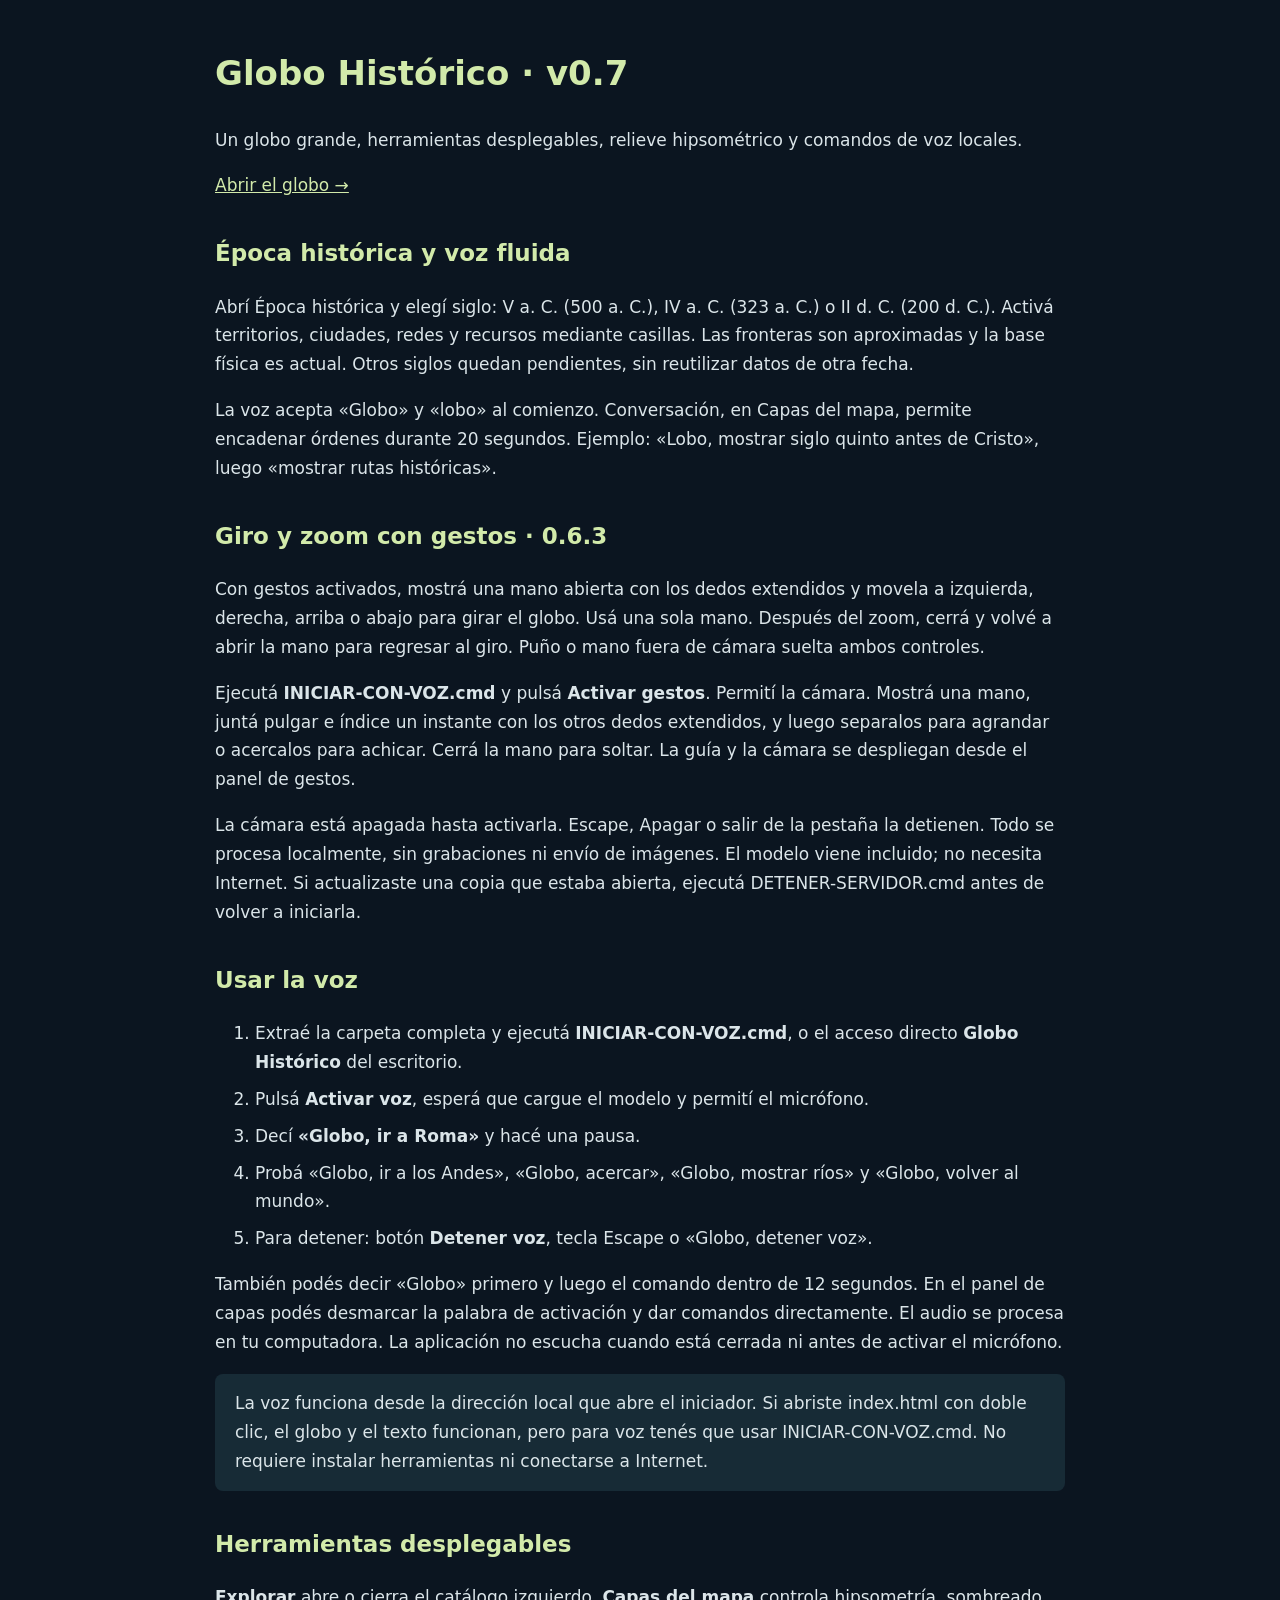
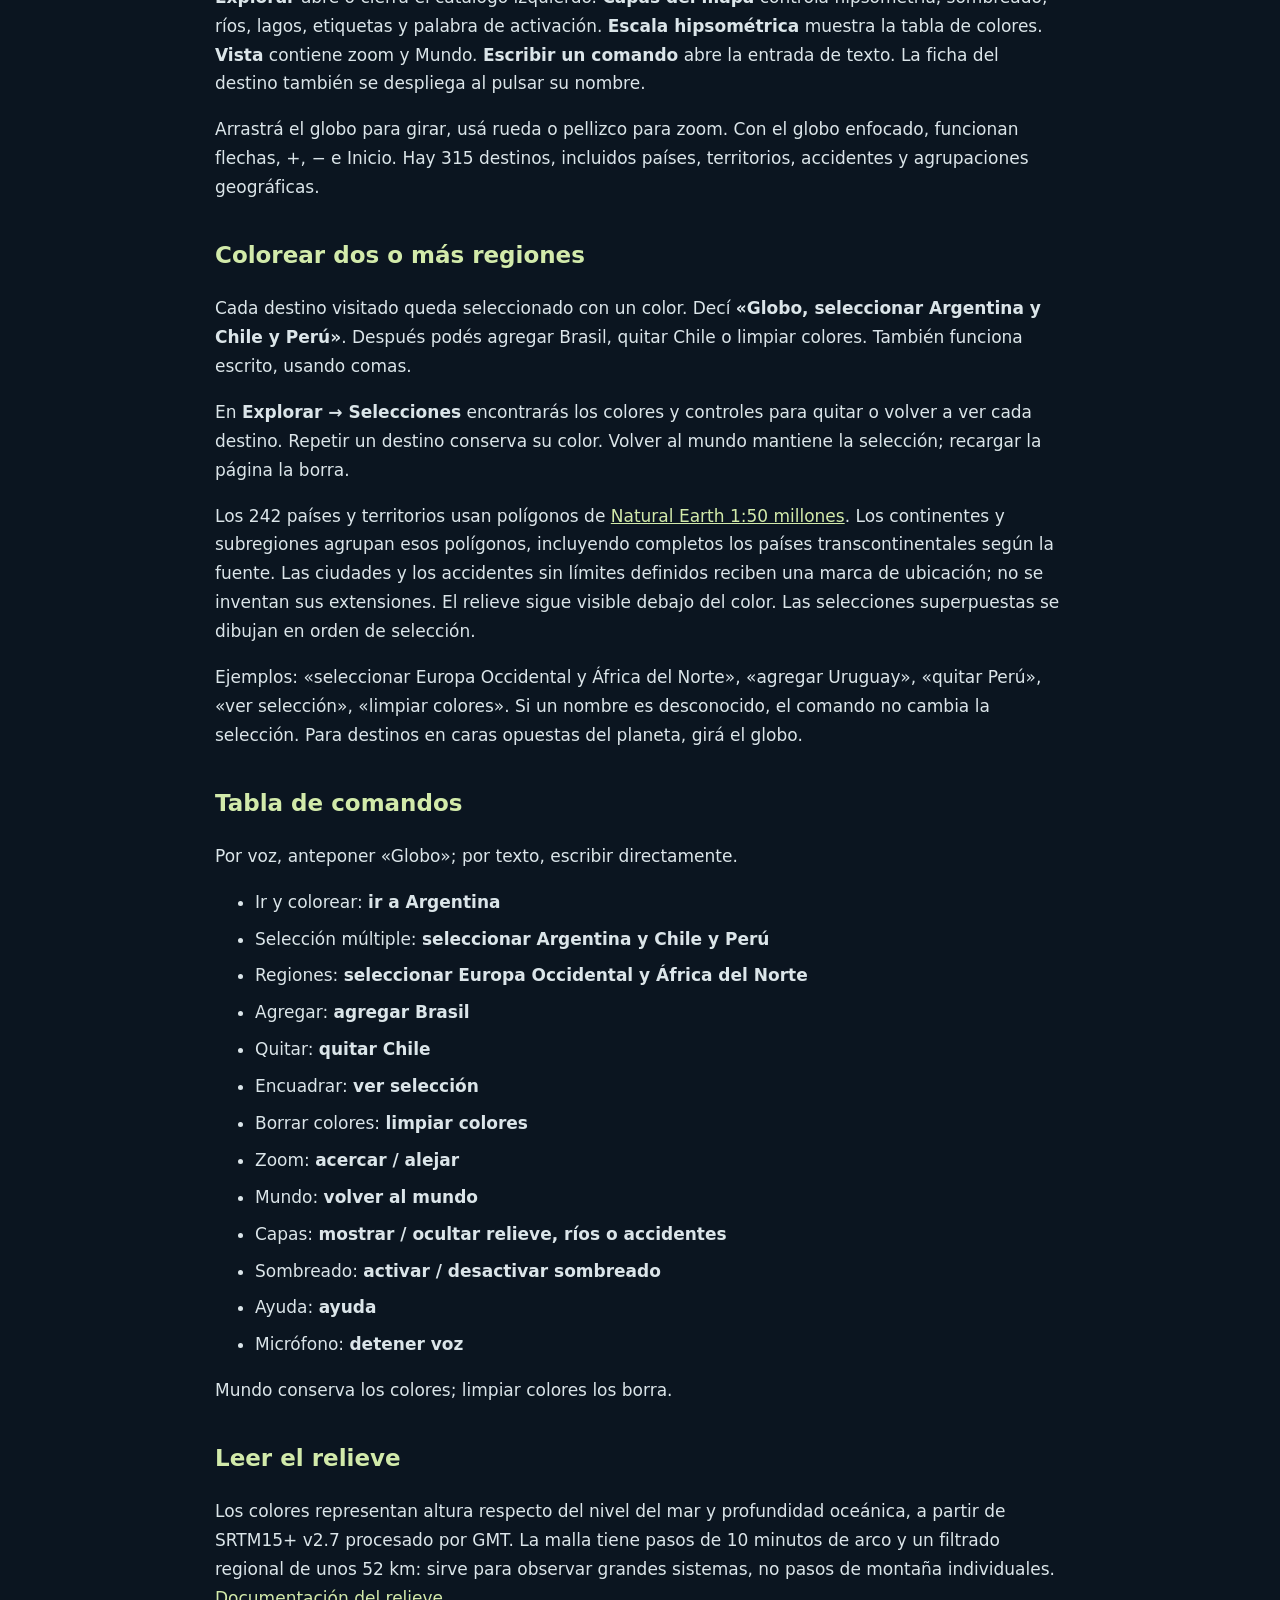
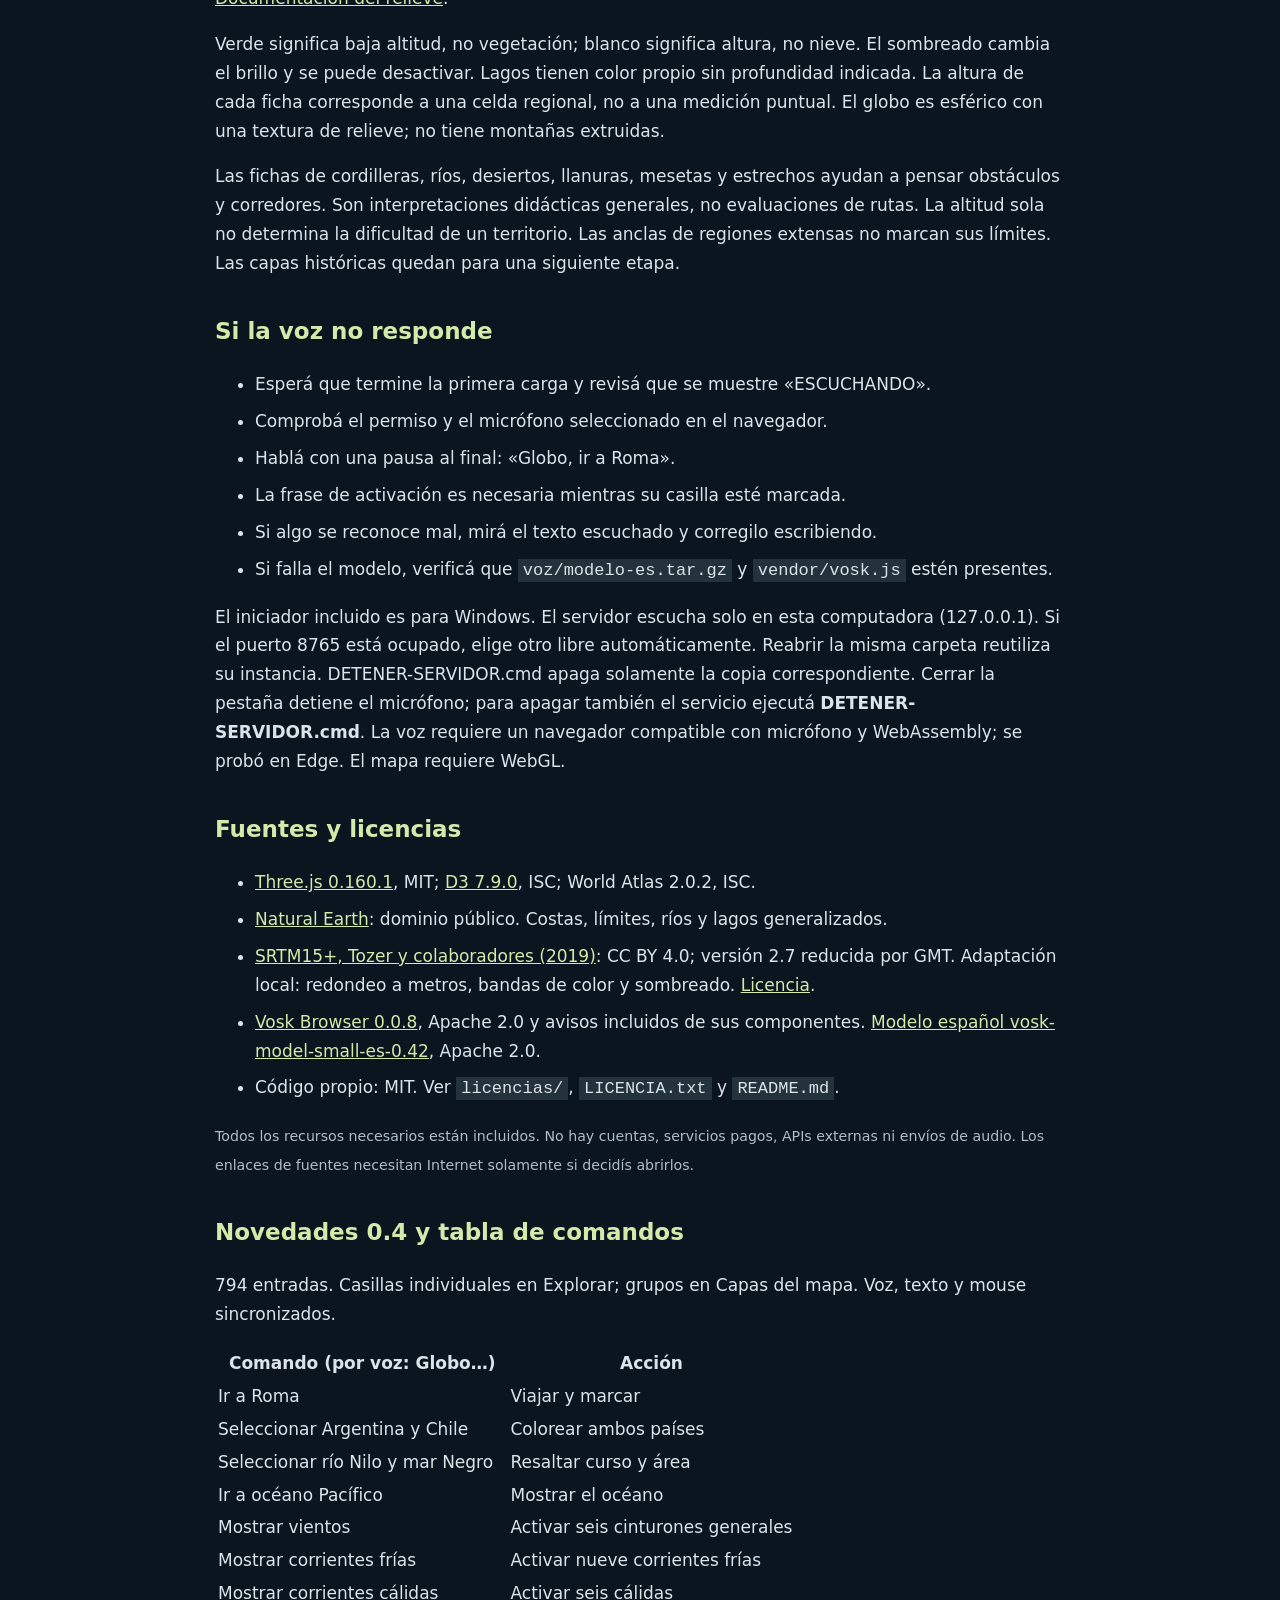
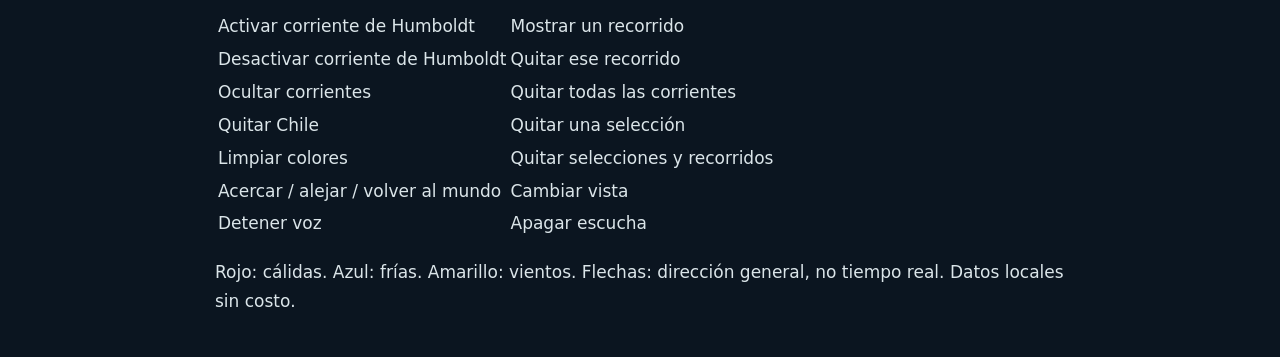
==== commit 95730d3c: "Agregar tres épocas históricas y activación de voz tolerante" ====
--- a/LEEME.html
+++ b/LEEME.html
@@ -1,6 +1,6 @@
-<!doctype html><html lang="es"><meta charset="utf-8"><meta name="viewport" content="width=device-width,initial-scale=1"><title>Guía · Globo Histórico v0.6.3</title><style>body{font:17px/1.7 system-ui,sans-serif;max-width:850px;margin:45px auto;padding:0 24px;background:#0b1520;color:#dbe5e9}h1,h2,a{color:#d2eaaa}h2{font-size:23px;margin-top:34px}code{background:#23323b;padding:2px 5px}li{margin:8px 0}.note{padding:15px 20px;background:#172b36;border-radius:8px}small{color:#afbec4}</style>
-<h1>Globo Histórico · v0.6.3</h1><p>Un globo grande, herramientas desplegables, relieve hipsométrico y comandos de voz locales.</p><p><a href="index.html">Abrir el globo →</a></p>
-<h2>Giro y zoom con gestos · 0.6.3</h2><p>Con gestos activados, mostrá una mano abierta con los dedos extendidos y movela a izquierda, derecha, arriba o abajo para girar el globo. Usá una sola mano. Después del zoom, cerrá y volvé a abrir la mano para regresar al giro. Puño o mano fuera de cámara suelta ambos controles.</p><p>Ejecutá <strong>INICIAR-CON-VOZ.cmd</strong> y pulsá <strong>Activar gestos</strong>. Permití la cámara. Mostrá una mano, juntá pulgar e índice un instante con los otros dedos extendidos, y luego separalos para agrandar o acercalos para achicar. Cerrá la mano para soltar. La guía y la cámara se despliegan desde el panel de gestos.</p><p>La cámara está apagada hasta activarla. Escape, Apagar o salir de la pestaña la detienen. Todo se procesa localmente, sin grabaciones ni envío de imágenes. El modelo viene incluido; no necesita Internet. Si actualizaste una copia que estaba abierta, ejecutá DETENER-SERVIDOR.cmd antes de volver a iniciarla.</p><h2>Usar la voz</h2><ol><li>Extraé la carpeta completa y ejecutá <strong>INICIAR-CON-VOZ.cmd</strong>, o el acceso directo <strong>Globo Histórico</strong> del escritorio.</li><li>Pulsá <strong>Activar voz</strong>, esperá que cargue el modelo y permití el micrófono.</li><li>Decí <strong>«Globo, ir a Roma»</strong> y hacé una pausa.</li><li>Probá «Globo, ir a los Andes», «Globo, acercar», «Globo, mostrar ríos» y «Globo, volver al mundo».</li><li>Para detener: botón <strong>Detener voz</strong>, tecla Escape o «Globo, detener voz».</li></ol>
+<!doctype html><html lang="es"><meta charset="utf-8"><meta name="viewport" content="width=device-width,initial-scale=1"><title>Guía · Globo Histórico v0.7</title><style>body{font:17px/1.7 system-ui,sans-serif;max-width:850px;margin:45px auto;padding:0 24px;background:#0b1520;color:#dbe5e9}h1,h2,a{color:#d2eaaa}h2{font-size:23px;margin-top:34px}code{background:#23323b;padding:2px 5px}li{margin:8px 0}.note{padding:15px 20px;background:#172b36;border-radius:8px}small{color:#afbec4}</style>
+<h1>Globo Histórico · v0.7</h1><p>Un globo grande, herramientas desplegables, relieve hipsométrico y comandos de voz locales.</p><p><a href="index.html">Abrir el globo →</a></p>
+<h2>Época histórica y voz fluida</h2><p>Abrí Época histórica y elegí siglo: V a. C. (500 a. C.), IV a. C. (323 a. C.) o II d. C. (200 d. C.). Activá territorios, ciudades, redes y recursos mediante casillas. Las fronteras son aproximadas y la base física es actual. Otros siglos quedan pendientes, sin reutilizar datos de otra fecha.</p><p>La voz acepta «Globo» y «lobo» al comienzo. Conversación, en Capas del mapa, permite encadenar órdenes durante 20 segundos. Ejemplo: «Lobo, mostrar siglo quinto antes de Cristo», luego «mostrar rutas históricas».</p><h2>Giro y zoom con gestos · 0.6.3</h2><p>Con gestos activados, mostrá una mano abierta con los dedos extendidos y movela a izquierda, derecha, arriba o abajo para girar el globo. Usá una sola mano. Después del zoom, cerrá y volvé a abrir la mano para regresar al giro. Puño o mano fuera de cámara suelta ambos controles.</p><p>Ejecutá <strong>INICIAR-CON-VOZ.cmd</strong> y pulsá <strong>Activar gestos</strong>. Permití la cámara. Mostrá una mano, juntá pulgar e índice un instante con los otros dedos extendidos, y luego separalos para agrandar o acercalos para achicar. Cerrá la mano para soltar. La guía y la cámara se despliegan desde el panel de gestos.</p><p>La cámara está apagada hasta activarla. Escape, Apagar o salir de la pestaña la detienen. Todo se procesa localmente, sin grabaciones ni envío de imágenes. El modelo viene incluido; no necesita Internet. Si actualizaste una copia que estaba abierta, ejecutá DETENER-SERVIDOR.cmd antes de volver a iniciarla.</p><h2>Usar la voz</h2><ol><li>Extraé la carpeta completa y ejecutá <strong>INICIAR-CON-VOZ.cmd</strong>, o el acceso directo <strong>Globo Histórico</strong> del escritorio.</li><li>Pulsá <strong>Activar voz</strong>, esperá que cargue el modelo y permití el micrófono.</li><li>Decí <strong>«Globo, ir a Roma»</strong> y hacé una pausa.</li><li>Probá «Globo, ir a los Andes», «Globo, acercar», «Globo, mostrar ríos» y «Globo, volver al mundo».</li><li>Para detener: botón <strong>Detener voz</strong>, tecla Escape o «Globo, detener voz».</li></ol>
 <p>También podés decir «Globo» primero y luego el comando dentro de 12 segundos. En el panel de capas podés desmarcar la palabra de activación y dar comandos directamente. El audio se procesa en tu computadora. La aplicación no escucha cuando está cerrada ni antes de activar el micrófono.</p>
 <p class="note">La voz funciona desde la dirección local que abre el iniciador. Si abriste index.html con doble clic, el globo y el texto funcionan, pero para voz tenés que usar INICIAR-CON-VOZ.cmd. No requiere instalar herramientas ni conectarse a Internet.</p>
 <h2>Herramientas desplegables</h2><p><strong>Explorar</strong> abre o cierra el catálogo izquierdo. <strong>Capas del mapa</strong> controla hipsometría, sombreado, ríos, lagos, etiquetas y palabra de activación. <strong>Escala hipsométrica</strong> muestra la tabla de colores. <strong>Vista</strong> contiene zoom y Mundo. <strong>Escribir un comando</strong> abre la entrada de texto. La ficha del destino también se despliega al pulsar su nombre.</p>
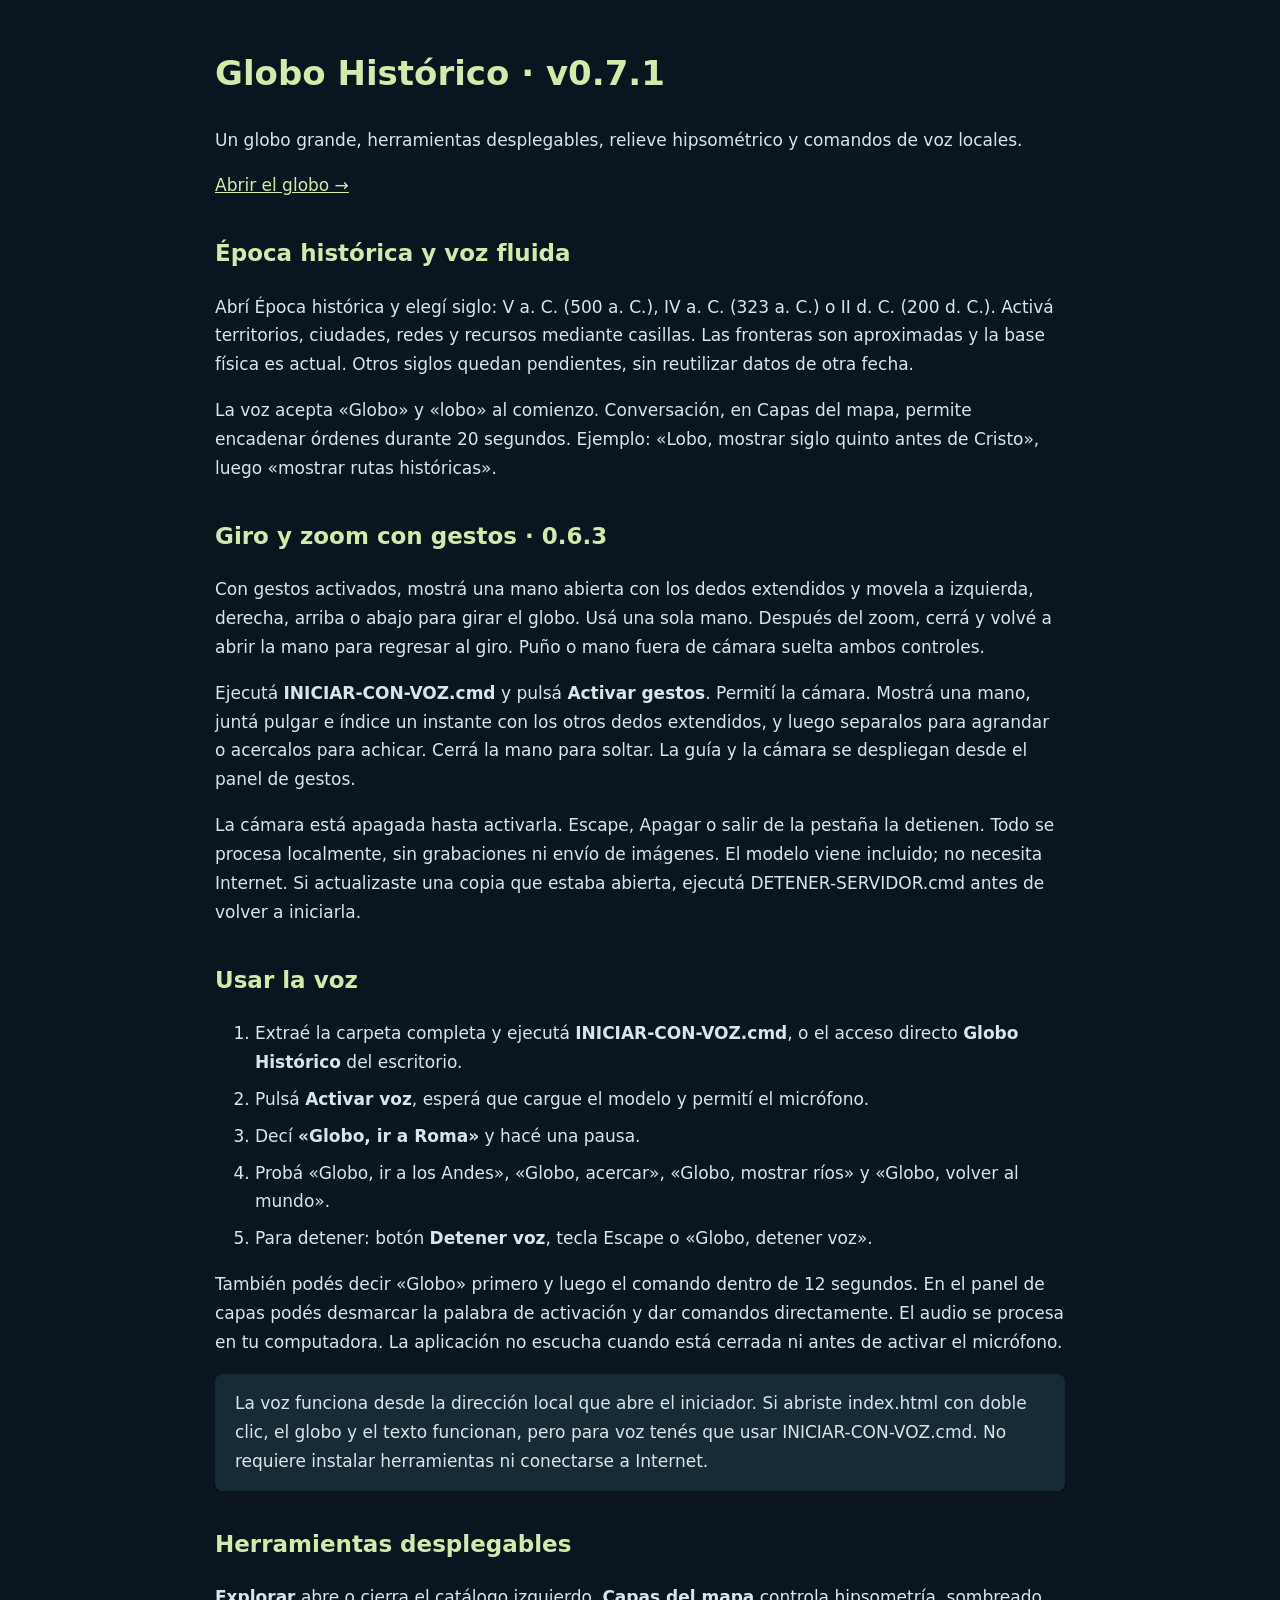
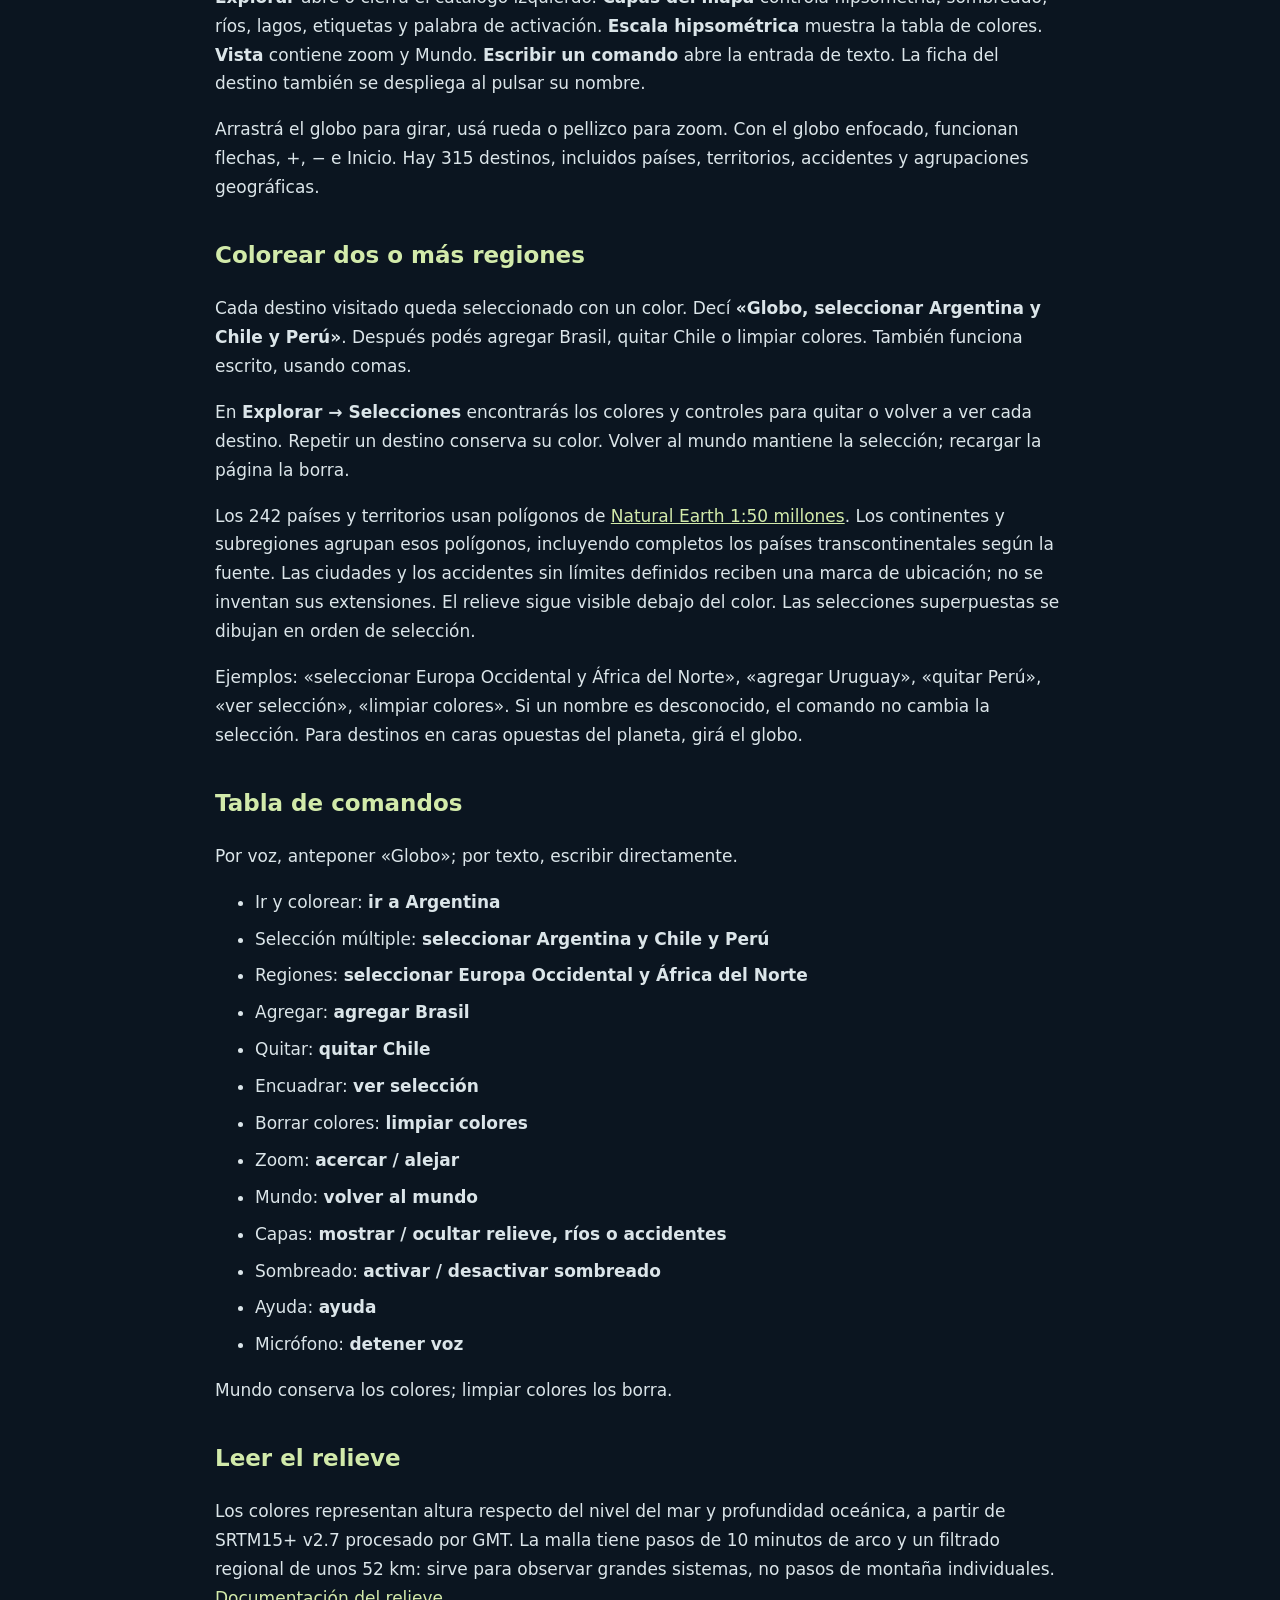
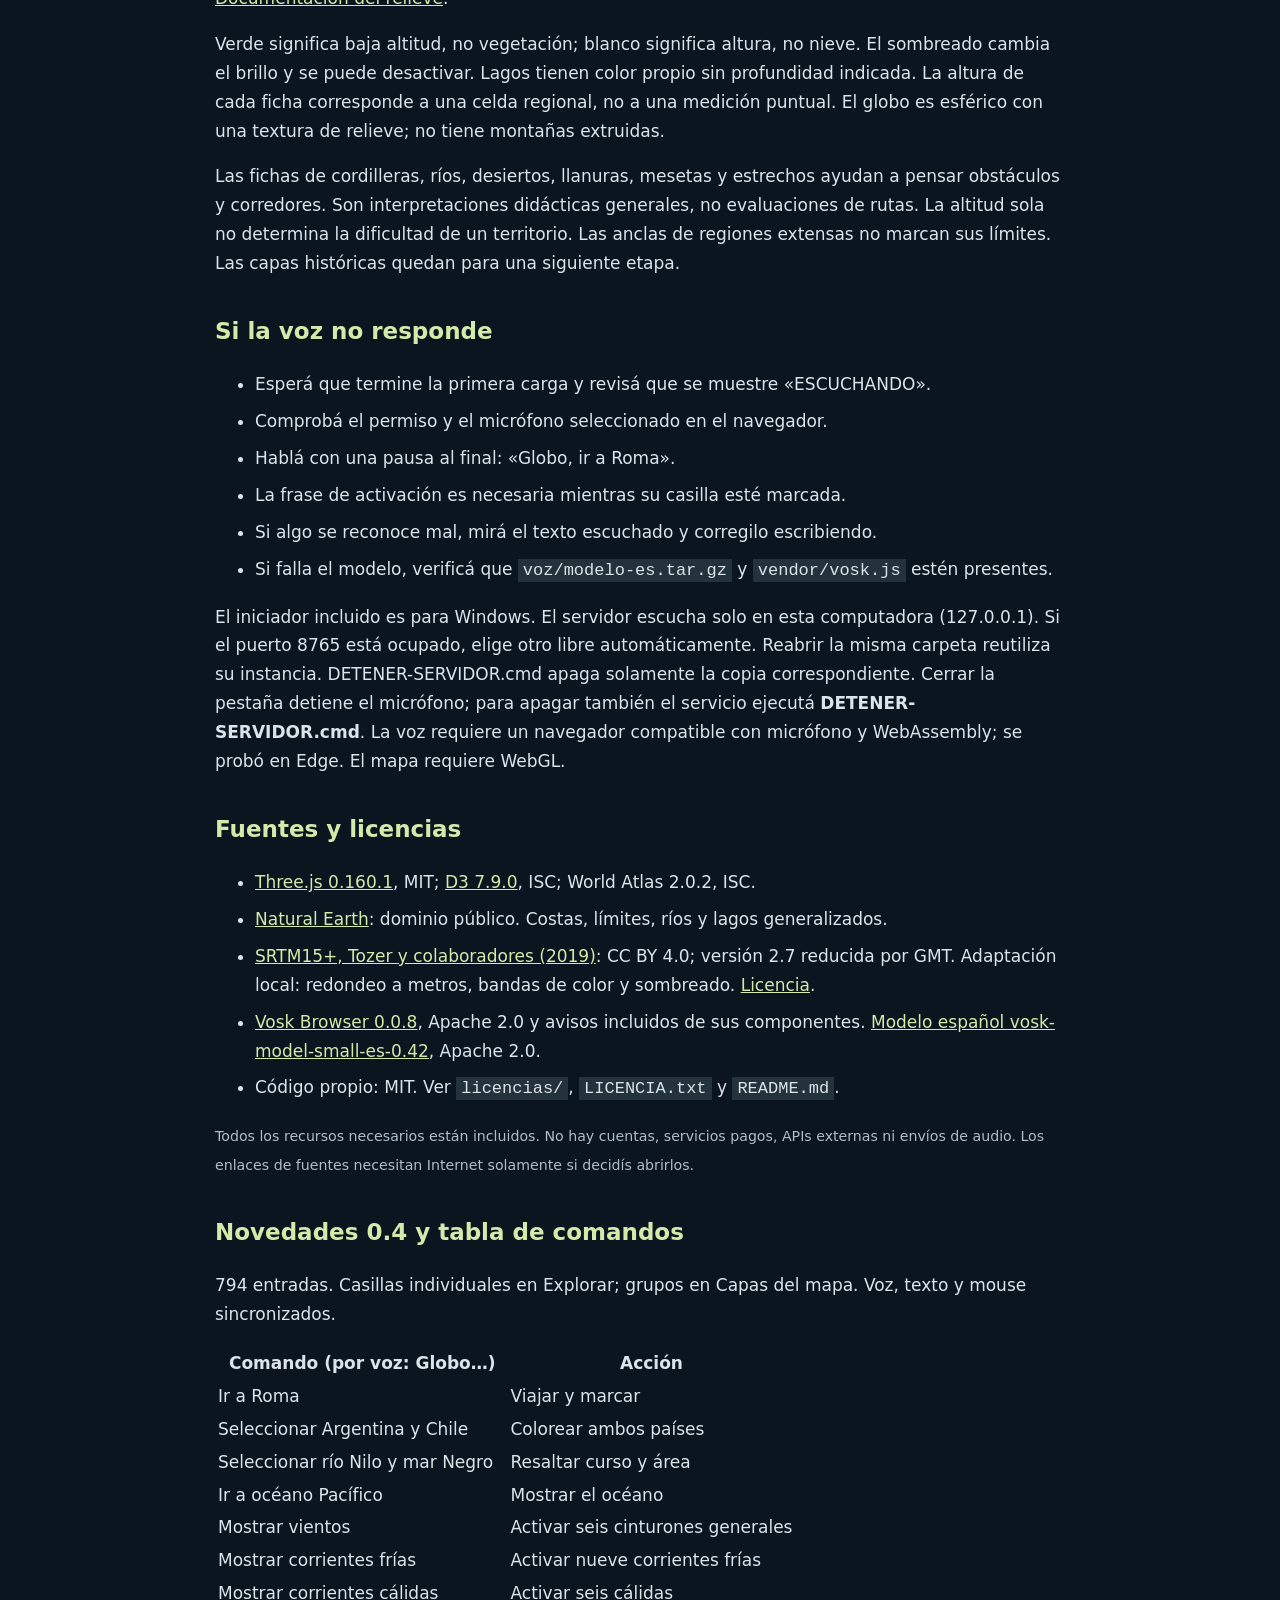
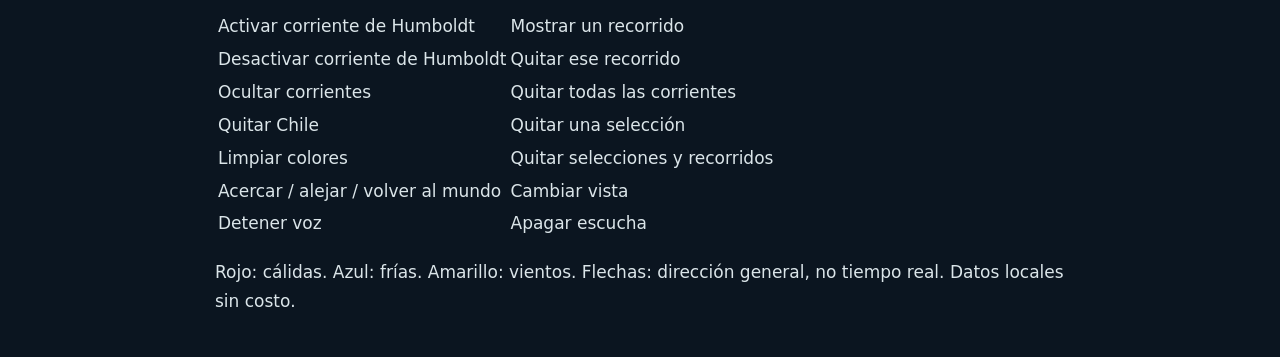
==== commit a7d577ed: "Corregir superposición de paneles históricos y gestos" ====
--- a/LEEME.html
+++ b/LEEME.html
@@ -1,5 +1,5 @@
-<!doctype html><html lang="es"><meta charset="utf-8"><meta name="viewport" content="width=device-width,initial-scale=1"><title>Guía · Globo Histórico v0.7</title><style>body{font:17px/1.7 system-ui,sans-serif;max-width:850px;margin:45px auto;padding:0 24px;background:#0b1520;color:#dbe5e9}h1,h2,a{color:#d2eaaa}h2{font-size:23px;margin-top:34px}code{background:#23323b;padding:2px 5px}li{margin:8px 0}.note{padding:15px 20px;background:#172b36;border-radius:8px}small{color:#afbec4}</style>
-<h1>Globo Histórico · v0.7</h1><p>Un globo grande, herramientas desplegables, relieve hipsométrico y comandos de voz locales.</p><p><a href="index.html">Abrir el globo →</a></p>
+<!doctype html><html lang="es"><meta charset="utf-8"><meta name="viewport" content="width=device-width,initial-scale=1"><title>Guía · Globo Histórico v0.7.1</title><style>body{font:17px/1.7 system-ui,sans-serif;max-width:850px;margin:45px auto;padding:0 24px;background:#0b1520;color:#dbe5e9}h1,h2,a{color:#d2eaaa}h2{font-size:23px;margin-top:34px}code{background:#23323b;padding:2px 5px}li{margin:8px 0}.note{padding:15px 20px;background:#172b36;border-radius:8px}small{color:#afbec4}</style>
+<h1>Globo Histórico · v0.7.1</h1><p>Un globo grande, herramientas desplegables, relieve hipsométrico y comandos de voz locales.</p><p><a href="index.html">Abrir el globo →</a></p>
 <h2>Época histórica y voz fluida</h2><p>Abrí Época histórica y elegí siglo: V a. C. (500 a. C.), IV a. C. (323 a. C.) o II d. C. (200 d. C.). Activá territorios, ciudades, redes y recursos mediante casillas. Las fronteras son aproximadas y la base física es actual. Otros siglos quedan pendientes, sin reutilizar datos de otra fecha.</p><p>La voz acepta «Globo» y «lobo» al comienzo. Conversación, en Capas del mapa, permite encadenar órdenes durante 20 segundos. Ejemplo: «Lobo, mostrar siglo quinto antes de Cristo», luego «mostrar rutas históricas».</p><h2>Giro y zoom con gestos · 0.6.3</h2><p>Con gestos activados, mostrá una mano abierta con los dedos extendidos y movela a izquierda, derecha, arriba o abajo para girar el globo. Usá una sola mano. Después del zoom, cerrá y volvé a abrir la mano para regresar al giro. Puño o mano fuera de cámara suelta ambos controles.</p><p>Ejecutá <strong>INICIAR-CON-VOZ.cmd</strong> y pulsá <strong>Activar gestos</strong>. Permití la cámara. Mostrá una mano, juntá pulgar e índice un instante con los otros dedos extendidos, y luego separalos para agrandar o acercalos para achicar. Cerrá la mano para soltar. La guía y la cámara se despliegan desde el panel de gestos.</p><p>La cámara está apagada hasta activarla. Escape, Apagar o salir de la pestaña la detienen. Todo se procesa localmente, sin grabaciones ni envío de imágenes. El modelo viene incluido; no necesita Internet. Si actualizaste una copia que estaba abierta, ejecutá DETENER-SERVIDOR.cmd antes de volver a iniciarla.</p><h2>Usar la voz</h2><ol><li>Extraé la carpeta completa y ejecutá <strong>INICIAR-CON-VOZ.cmd</strong>, o el acceso directo <strong>Globo Histórico</strong> del escritorio.</li><li>Pulsá <strong>Activar voz</strong>, esperá que cargue el modelo y permití el micrófono.</li><li>Decí <strong>«Globo, ir a Roma»</strong> y hacé una pausa.</li><li>Probá «Globo, ir a los Andes», «Globo, acercar», «Globo, mostrar ríos» y «Globo, volver al mundo».</li><li>Para detener: botón <strong>Detener voz</strong>, tecla Escape o «Globo, detener voz».</li></ol>
 <p>También podés decir «Globo» primero y luego el comando dentro de 12 segundos. En el panel de capas podés desmarcar la palabra de activación y dar comandos directamente. El audio se procesa en tu computadora. La aplicación no escucha cuando está cerrada ni antes de activar el micrófono.</p>
 <p class="note">La voz funciona desde la dirección local que abre el iniciador. Si abriste index.html con doble clic, el globo y el texto funcionan, pero para voz tenés que usar INICIAR-CON-VOZ.cmd. No requiere instalar herramientas ni conectarse a Internet.</p>
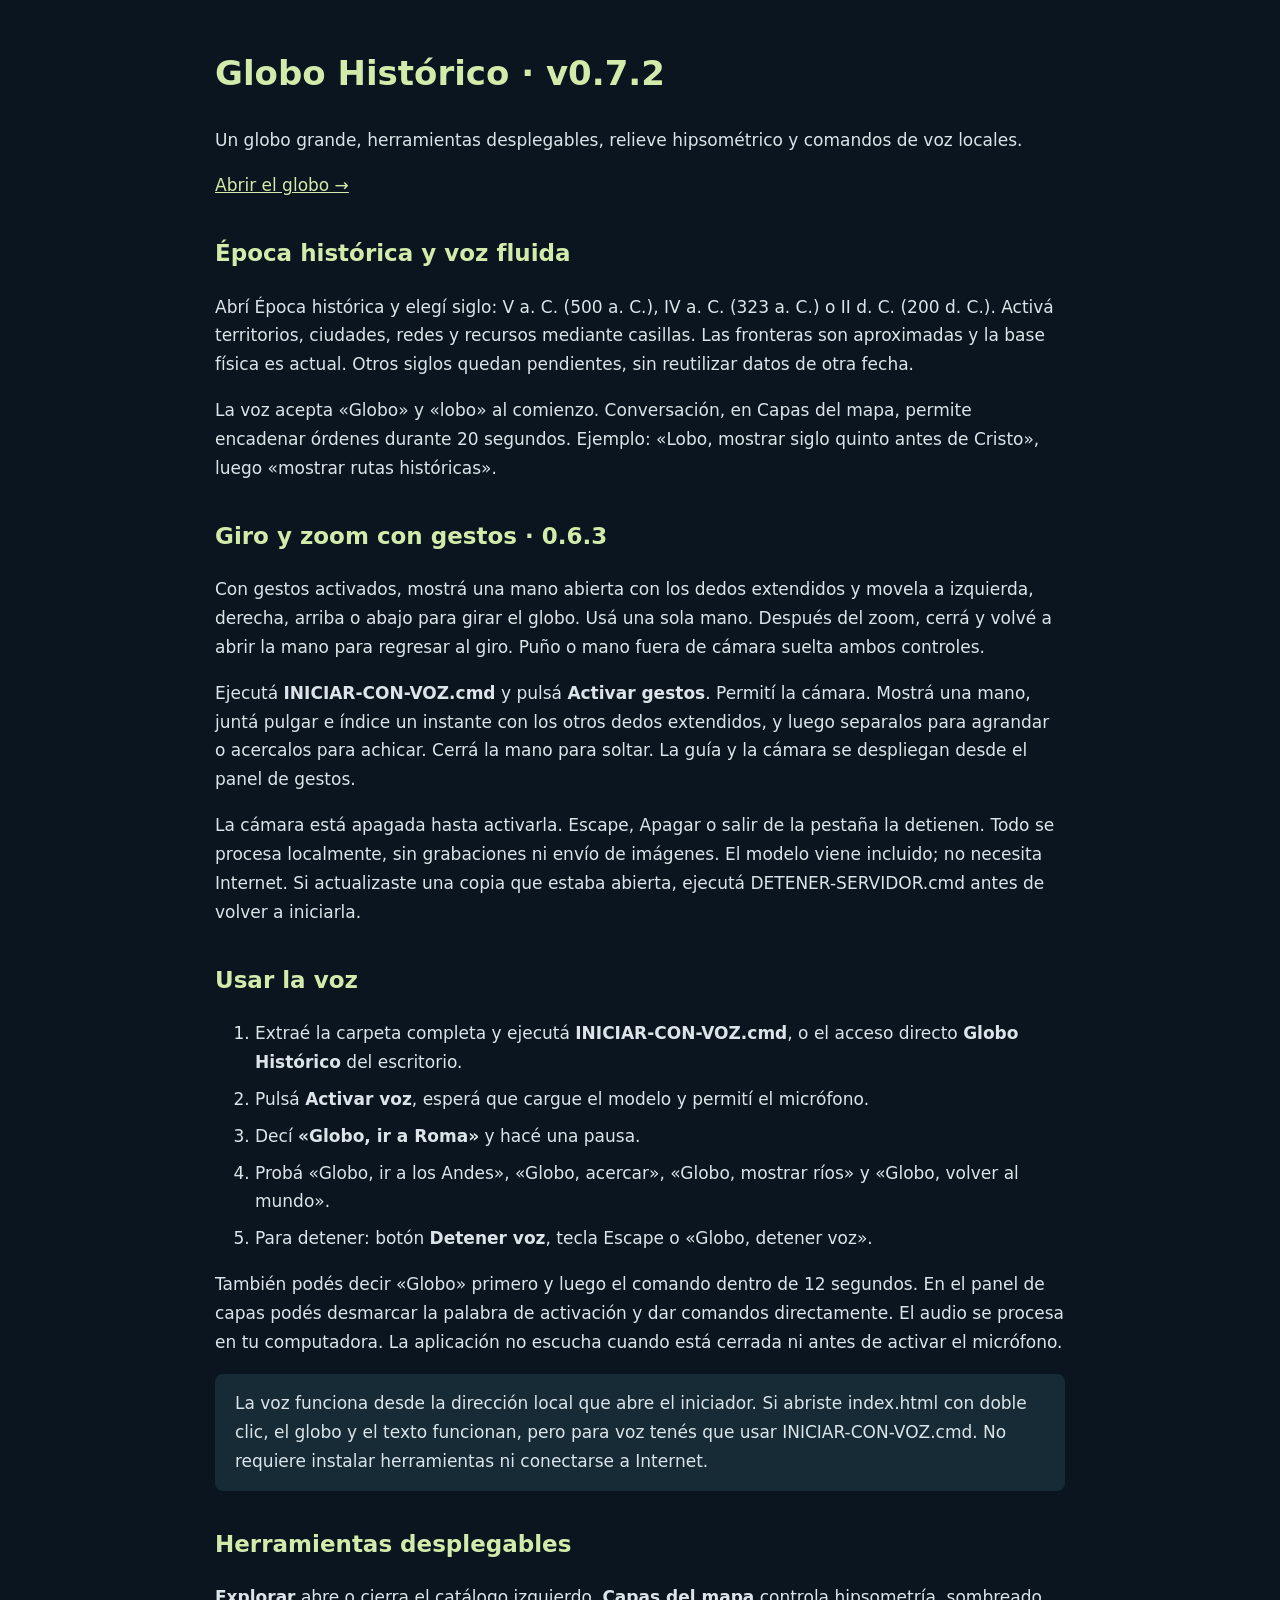
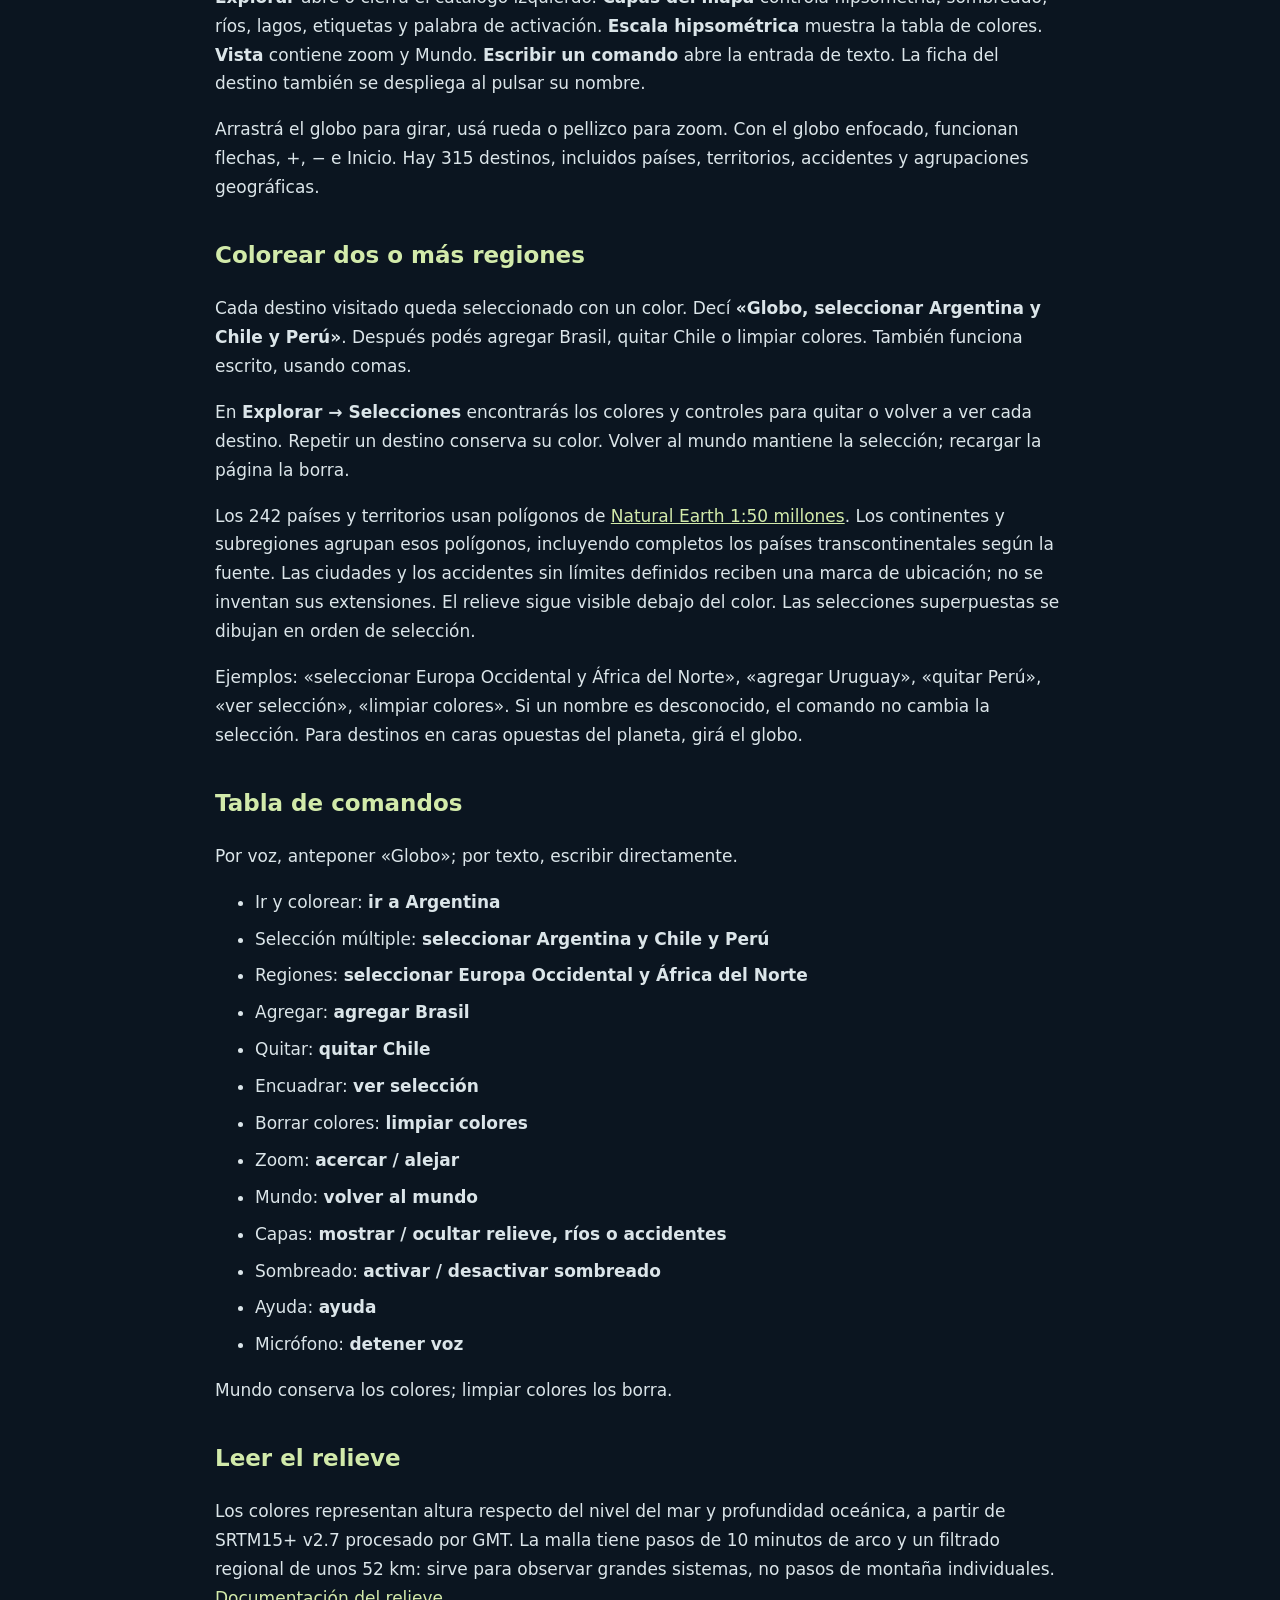
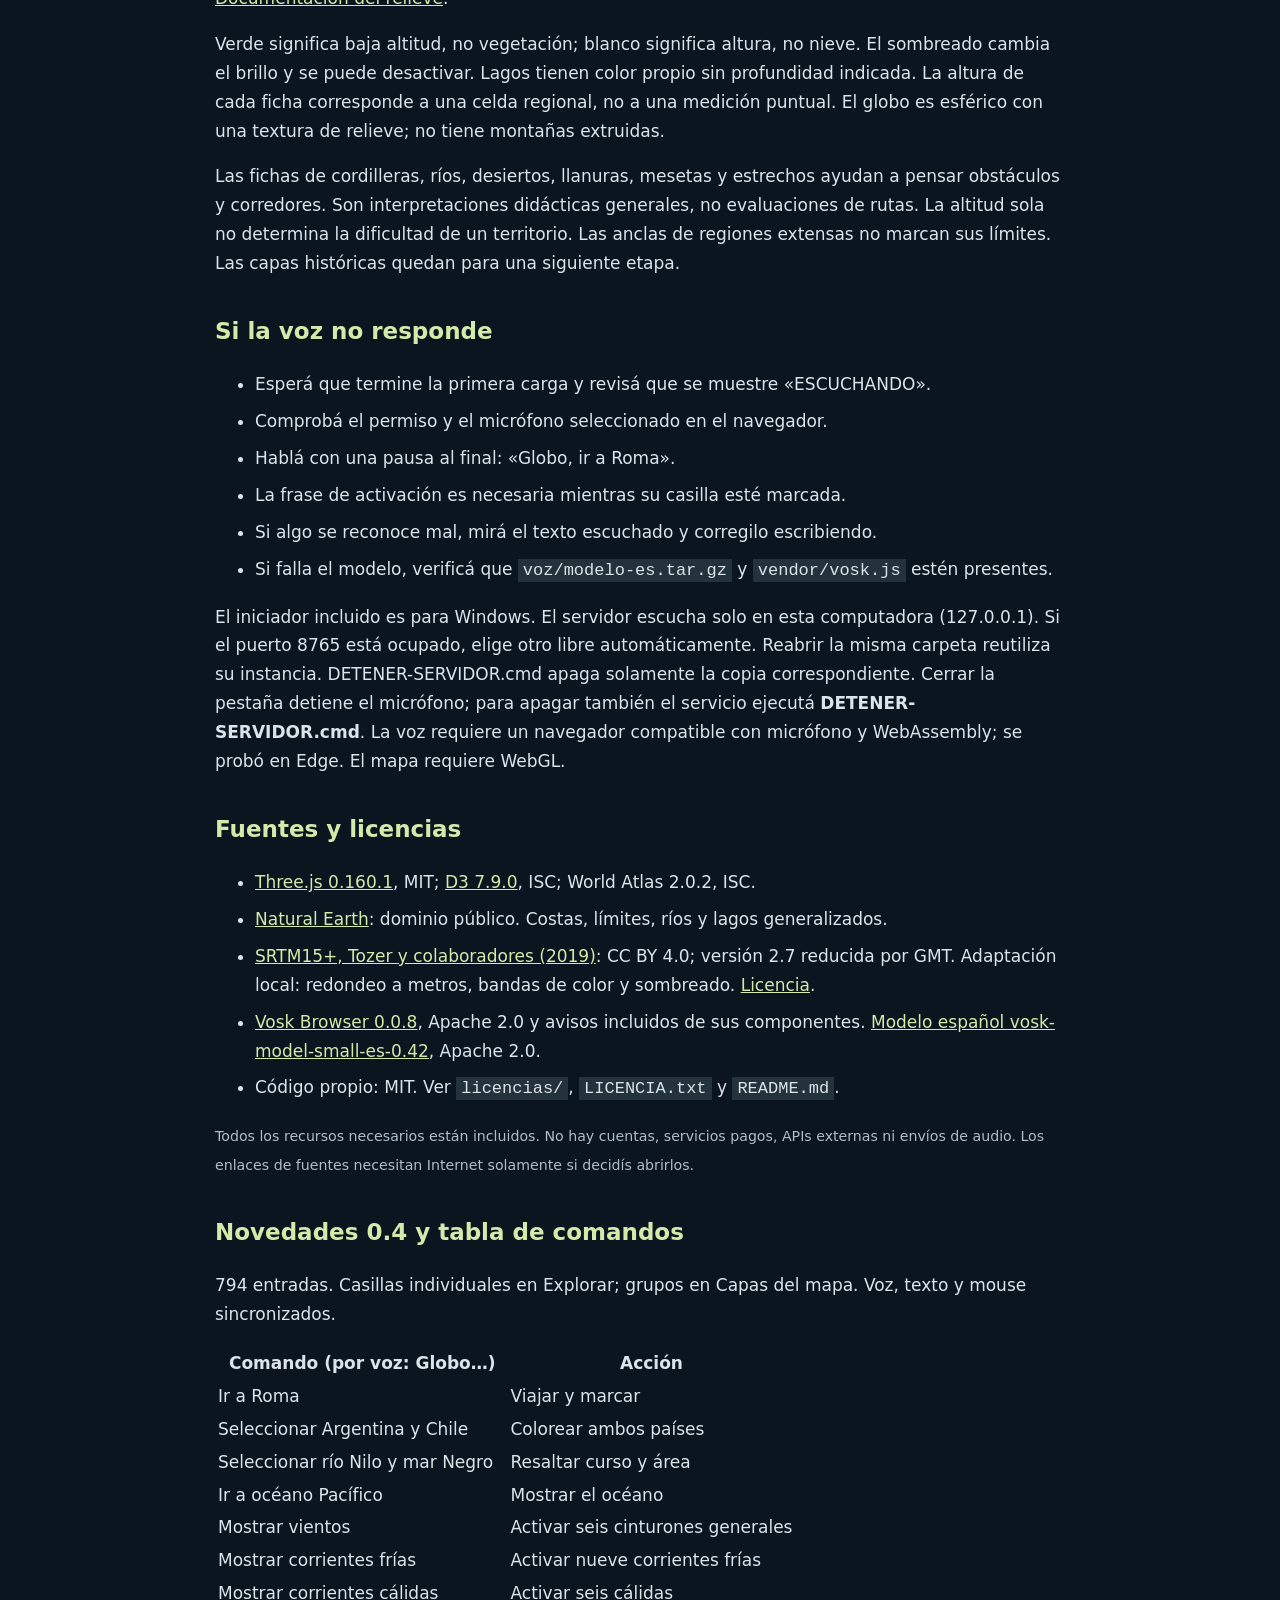
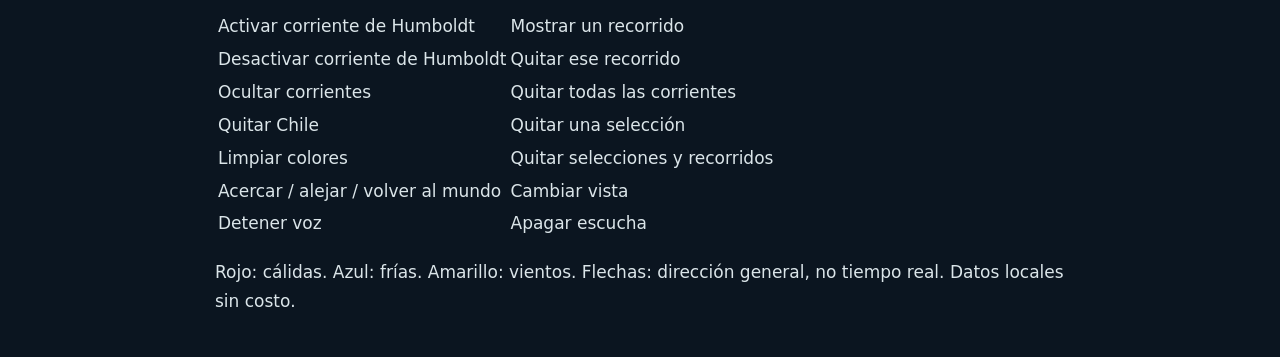
==== commit 9b0dcbfb: "Agregar vistas temáticas y reducir saturación visual del mapa" ====
--- a/LEEME.html
+++ b/LEEME.html
@@ -1,5 +1,5 @@
-<!doctype html><html lang="es"><meta charset="utf-8"><meta name="viewport" content="width=device-width,initial-scale=1"><title>Guía · Globo Histórico v0.7.1</title><style>body{font:17px/1.7 system-ui,sans-serif;max-width:850px;margin:45px auto;padding:0 24px;background:#0b1520;color:#dbe5e9}h1,h2,a{color:#d2eaaa}h2{font-size:23px;margin-top:34px}code{background:#23323b;padding:2px 5px}li{margin:8px 0}.note{padding:15px 20px;background:#172b36;border-radius:8px}small{color:#afbec4}</style>
-<h1>Globo Histórico · v0.7.1</h1><p>Un globo grande, herramientas desplegables, relieve hipsométrico y comandos de voz locales.</p><p><a href="index.html">Abrir el globo →</a></p>
+<!doctype html><html lang="es"><meta charset="utf-8"><meta name="viewport" content="width=device-width,initial-scale=1"><title>Guía · Globo Histórico v0.7.2</title><style>body{font:17px/1.7 system-ui,sans-serif;max-width:850px;margin:45px auto;padding:0 24px;background:#0b1520;color:#dbe5e9}h1,h2,a{color:#d2eaaa}h2{font-size:23px;margin-top:34px}code{background:#23323b;padding:2px 5px}li{margin:8px 0}.note{padding:15px 20px;background:#172b36;border-radius:8px}small{color:#afbec4}</style>
+<h1>Globo Histórico · v0.7.2</h1><p>Un globo grande, herramientas desplegables, relieve hipsométrico y comandos de voz locales.</p><p><a href="index.html">Abrir el globo →</a></p>
 <h2>Época histórica y voz fluida</h2><p>Abrí Época histórica y elegí siglo: V a. C. (500 a. C.), IV a. C. (323 a. C.) o II d. C. (200 d. C.). Activá territorios, ciudades, redes y recursos mediante casillas. Las fronteras son aproximadas y la base física es actual. Otros siglos quedan pendientes, sin reutilizar datos de otra fecha.</p><p>La voz acepta «Globo» y «lobo» al comienzo. Conversación, en Capas del mapa, permite encadenar órdenes durante 20 segundos. Ejemplo: «Lobo, mostrar siglo quinto antes de Cristo», luego «mostrar rutas históricas».</p><h2>Giro y zoom con gestos · 0.6.3</h2><p>Con gestos activados, mostrá una mano abierta con los dedos extendidos y movela a izquierda, derecha, arriba o abajo para girar el globo. Usá una sola mano. Después del zoom, cerrá y volvé a abrir la mano para regresar al giro. Puño o mano fuera de cámara suelta ambos controles.</p><p>Ejecutá <strong>INICIAR-CON-VOZ.cmd</strong> y pulsá <strong>Activar gestos</strong>. Permití la cámara. Mostrá una mano, juntá pulgar e índice un instante con los otros dedos extendidos, y luego separalos para agrandar o acercalos para achicar. Cerrá la mano para soltar. La guía y la cámara se despliegan desde el panel de gestos.</p><p>La cámara está apagada hasta activarla. Escape, Apagar o salir de la pestaña la detienen. Todo se procesa localmente, sin grabaciones ni envío de imágenes. El modelo viene incluido; no necesita Internet. Si actualizaste una copia que estaba abierta, ejecutá DETENER-SERVIDOR.cmd antes de volver a iniciarla.</p><h2>Usar la voz</h2><ol><li>Extraé la carpeta completa y ejecutá <strong>INICIAR-CON-VOZ.cmd</strong>, o el acceso directo <strong>Globo Histórico</strong> del escritorio.</li><li>Pulsá <strong>Activar voz</strong>, esperá que cargue el modelo y permití el micrófono.</li><li>Decí <strong>«Globo, ir a Roma»</strong> y hacé una pausa.</li><li>Probá «Globo, ir a los Andes», «Globo, acercar», «Globo, mostrar ríos» y «Globo, volver al mundo».</li><li>Para detener: botón <strong>Detener voz</strong>, tecla Escape o «Globo, detener voz».</li></ol>
 <p>También podés decir «Globo» primero y luego el comando dentro de 12 segundos. En el panel de capas podés desmarcar la palabra de activación y dar comandos directamente. El audio se procesa en tu computadora. La aplicación no escucha cuando está cerrada ni antes de activar el micrófono.</p>
 <p class="note">La voz funciona desde la dirección local que abre el iniciador. Si abriste index.html con doble clic, el globo y el texto funcionan, pero para voz tenés que usar INICIAR-CON-VOZ.cmd. No requiere instalar herramientas ni conectarse a Internet.</p>
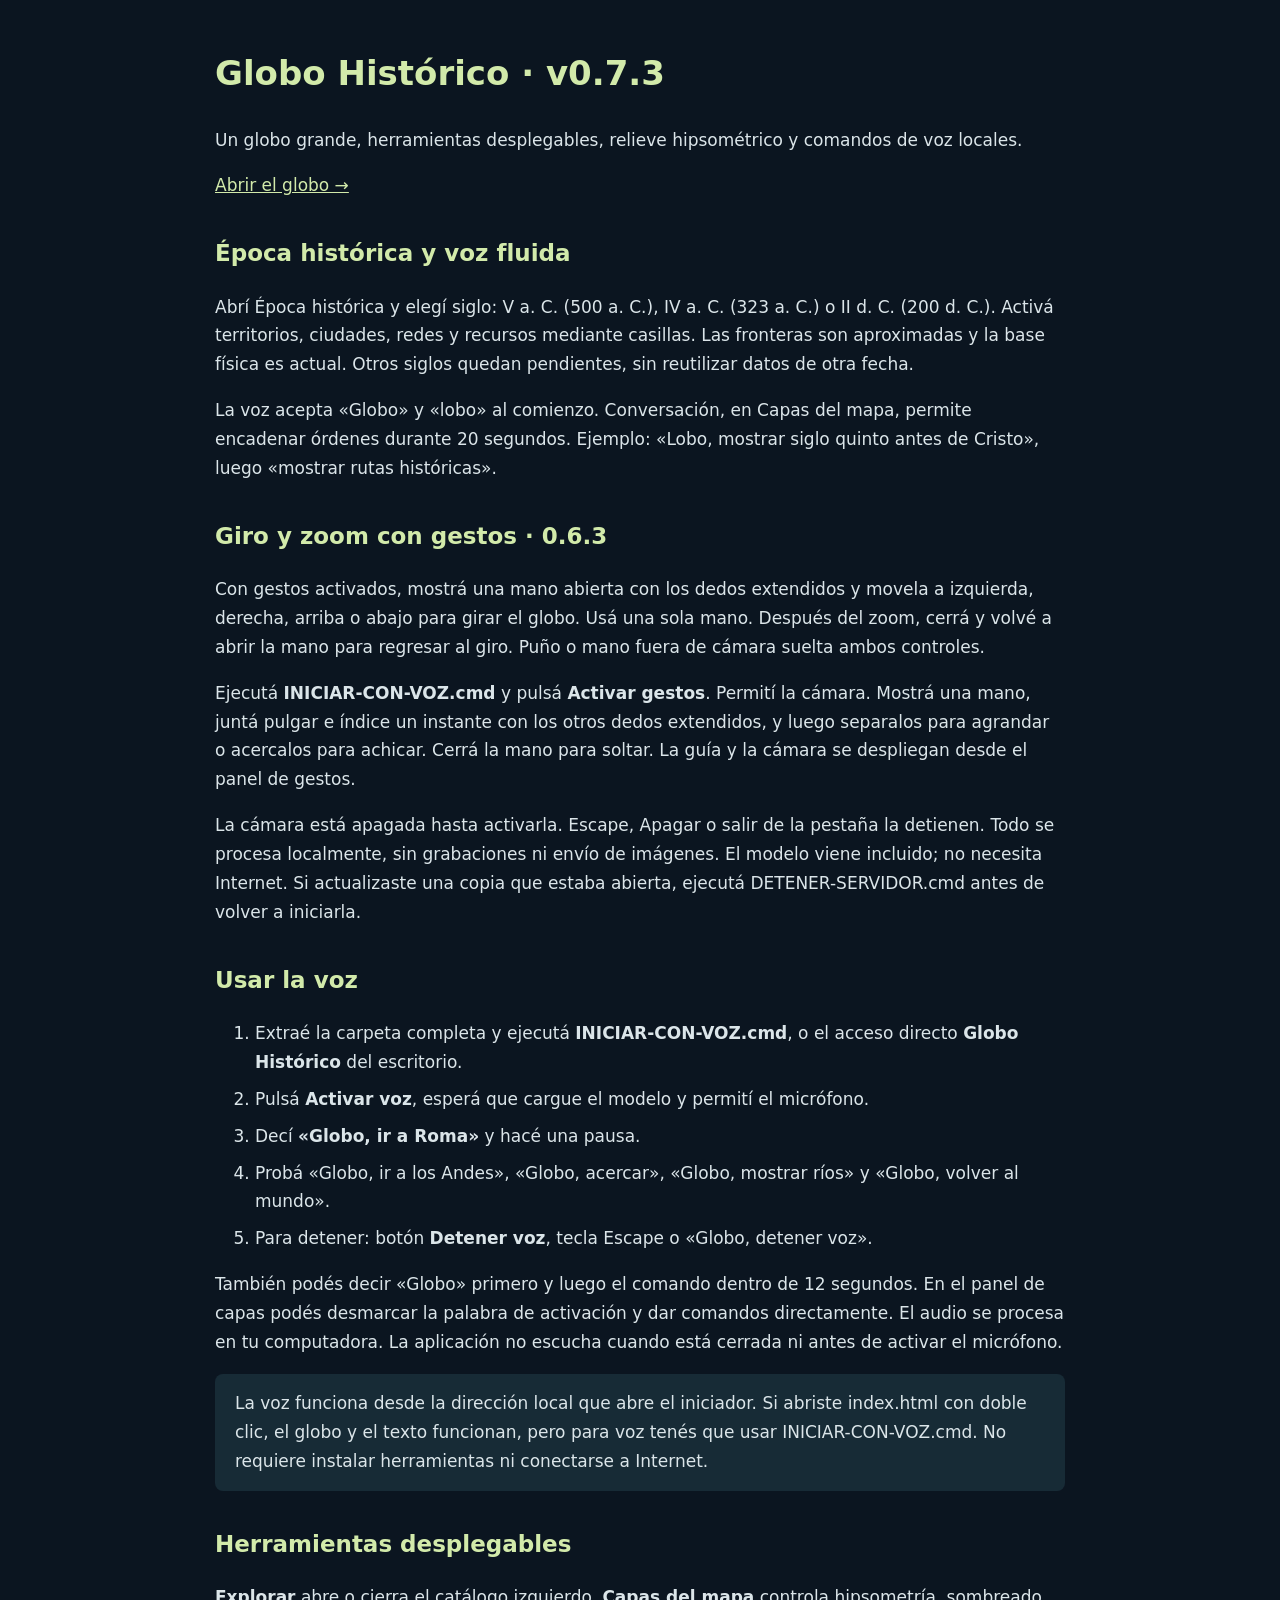
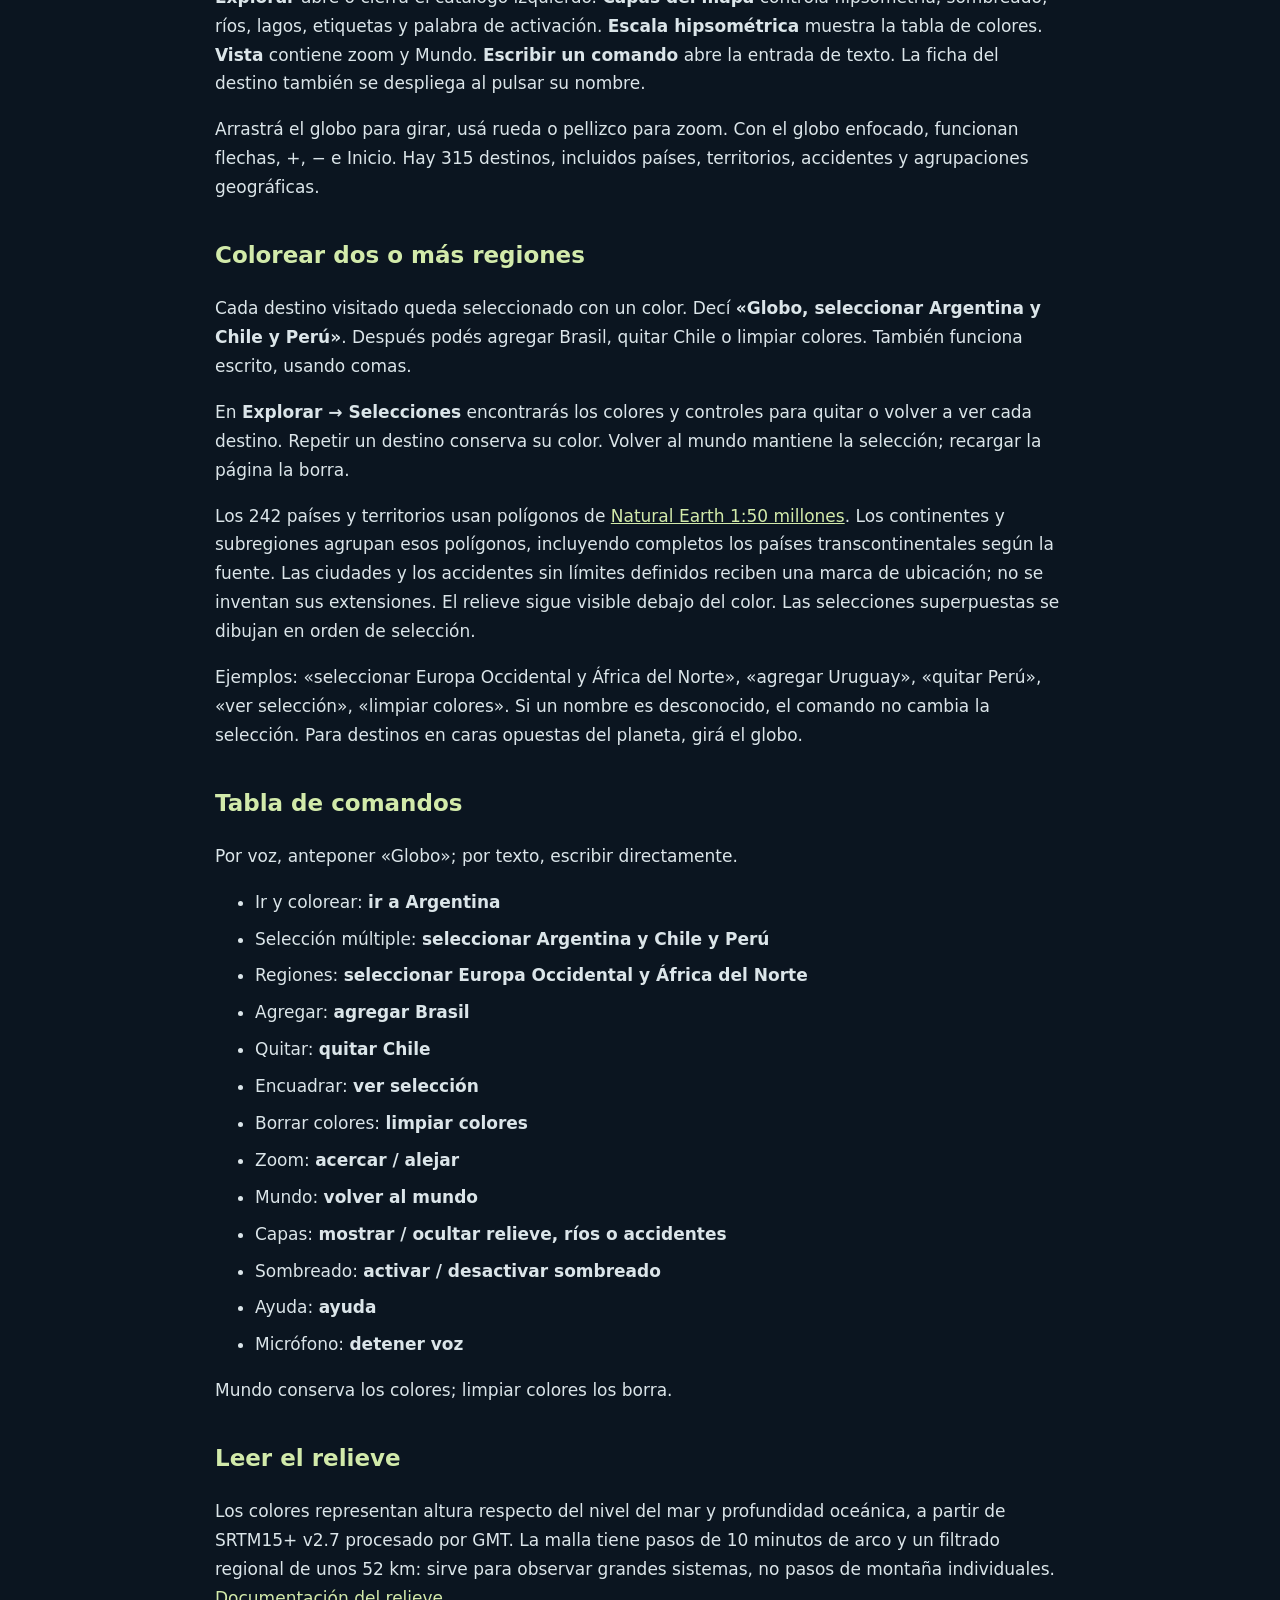
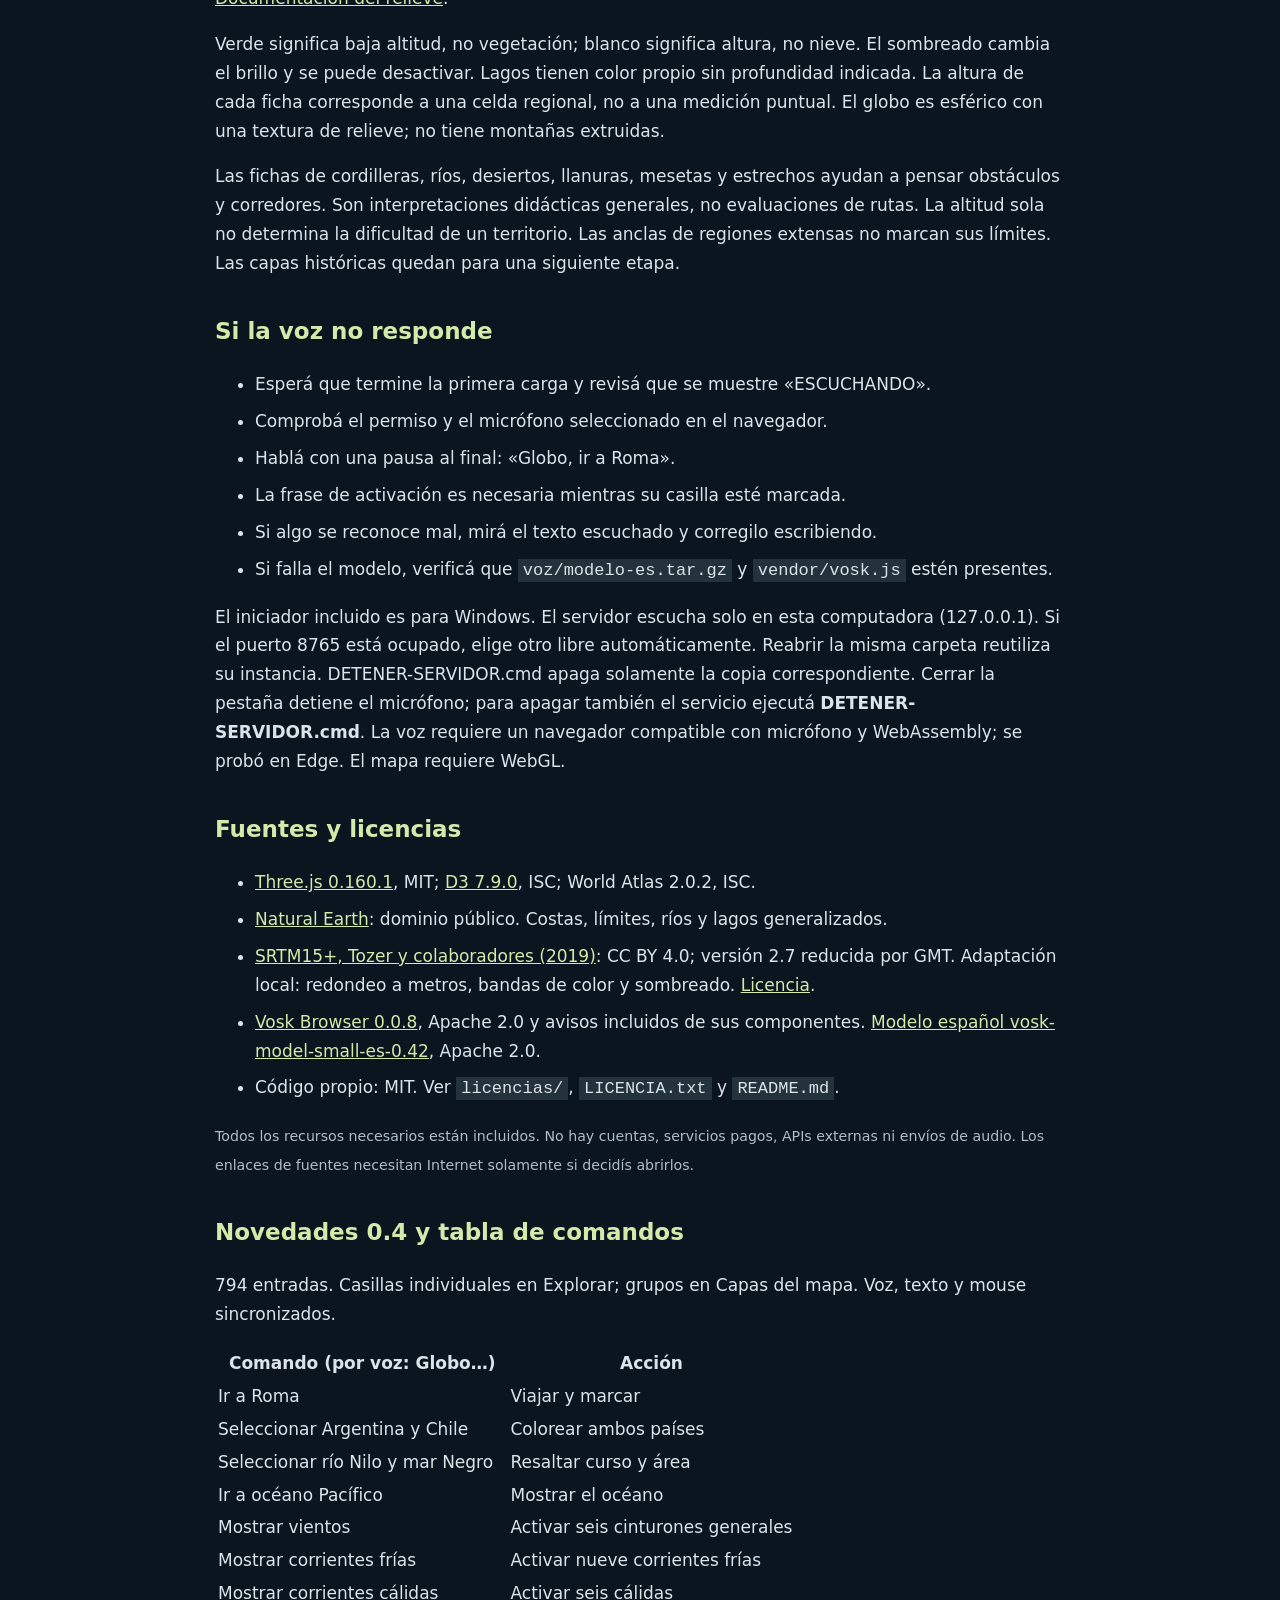
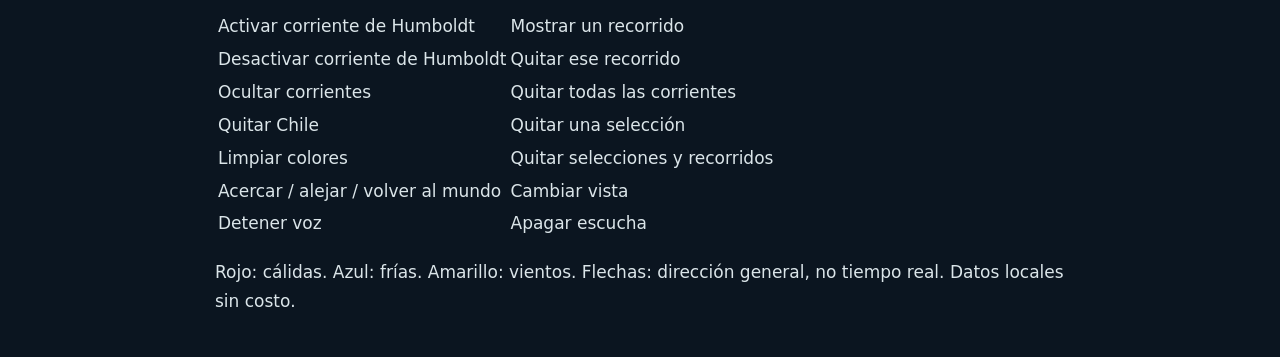
==== commit 2099f0e9: "Incorporar hidrografía regional y entornos fluviales de ciudades" ====
--- a/LEEME.html
+++ b/LEEME.html
@@ -1,5 +1,5 @@
-<!doctype html><html lang="es"><meta charset="utf-8"><meta name="viewport" content="width=device-width,initial-scale=1"><title>Guía · Globo Histórico v0.7.2</title><style>body{font:17px/1.7 system-ui,sans-serif;max-width:850px;margin:45px auto;padding:0 24px;background:#0b1520;color:#dbe5e9}h1,h2,a{color:#d2eaaa}h2{font-size:23px;margin-top:34px}code{background:#23323b;padding:2px 5px}li{margin:8px 0}.note{padding:15px 20px;background:#172b36;border-radius:8px}small{color:#afbec4}</style>
-<h1>Globo Histórico · v0.7.2</h1><p>Un globo grande, herramientas desplegables, relieve hipsométrico y comandos de voz locales.</p><p><a href="index.html">Abrir el globo →</a></p>
+<!doctype html><html lang="es"><meta charset="utf-8"><meta name="viewport" content="width=device-width,initial-scale=1"><title>Guía · Globo Histórico v0.7.3</title><style>body{font:17px/1.7 system-ui,sans-serif;max-width:850px;margin:45px auto;padding:0 24px;background:#0b1520;color:#dbe5e9}h1,h2,a{color:#d2eaaa}h2{font-size:23px;margin-top:34px}code{background:#23323b;padding:2px 5px}li{margin:8px 0}.note{padding:15px 20px;background:#172b36;border-radius:8px}small{color:#afbec4}</style>
+<h1>Globo Histórico · v0.7.3</h1><p>Un globo grande, herramientas desplegables, relieve hipsométrico y comandos de voz locales.</p><p><a href="index.html">Abrir el globo →</a></p>
 <h2>Época histórica y voz fluida</h2><p>Abrí Época histórica y elegí siglo: V a. C. (500 a. C.), IV a. C. (323 a. C.) o II d. C. (200 d. C.). Activá territorios, ciudades, redes y recursos mediante casillas. Las fronteras son aproximadas y la base física es actual. Otros siglos quedan pendientes, sin reutilizar datos de otra fecha.</p><p>La voz acepta «Globo» y «lobo» al comienzo. Conversación, en Capas del mapa, permite encadenar órdenes durante 20 segundos. Ejemplo: «Lobo, mostrar siglo quinto antes de Cristo», luego «mostrar rutas históricas».</p><h2>Giro y zoom con gestos · 0.6.3</h2><p>Con gestos activados, mostrá una mano abierta con los dedos extendidos y movela a izquierda, derecha, arriba o abajo para girar el globo. Usá una sola mano. Después del zoom, cerrá y volvé a abrir la mano para regresar al giro. Puño o mano fuera de cámara suelta ambos controles.</p><p>Ejecutá <strong>INICIAR-CON-VOZ.cmd</strong> y pulsá <strong>Activar gestos</strong>. Permití la cámara. Mostrá una mano, juntá pulgar e índice un instante con los otros dedos extendidos, y luego separalos para agrandar o acercalos para achicar. Cerrá la mano para soltar. La guía y la cámara se despliegan desde el panel de gestos.</p><p>La cámara está apagada hasta activarla. Escape, Apagar o salir de la pestaña la detienen. Todo se procesa localmente, sin grabaciones ni envío de imágenes. El modelo viene incluido; no necesita Internet. Si actualizaste una copia que estaba abierta, ejecutá DETENER-SERVIDOR.cmd antes de volver a iniciarla.</p><h2>Usar la voz</h2><ol><li>Extraé la carpeta completa y ejecutá <strong>INICIAR-CON-VOZ.cmd</strong>, o el acceso directo <strong>Globo Histórico</strong> del escritorio.</li><li>Pulsá <strong>Activar voz</strong>, esperá que cargue el modelo y permití el micrófono.</li><li>Decí <strong>«Globo, ir a Roma»</strong> y hacé una pausa.</li><li>Probá «Globo, ir a los Andes», «Globo, acercar», «Globo, mostrar ríos» y «Globo, volver al mundo».</li><li>Para detener: botón <strong>Detener voz</strong>, tecla Escape o «Globo, detener voz».</li></ol>
 <p>También podés decir «Globo» primero y luego el comando dentro de 12 segundos. En el panel de capas podés desmarcar la palabra de activación y dar comandos directamente. El audio se procesa en tu computadora. La aplicación no escucha cuando está cerrada ni antes de activar el micrófono.</p>
 <p class="note">La voz funciona desde la dirección local que abre el iniciador. Si abriste index.html con doble clic, el globo y el texto funcionan, pero para voz tenés que usar INICIAR-CON-VOZ.cmd. No requiere instalar herramientas ni conectarse a Internet.</p>
